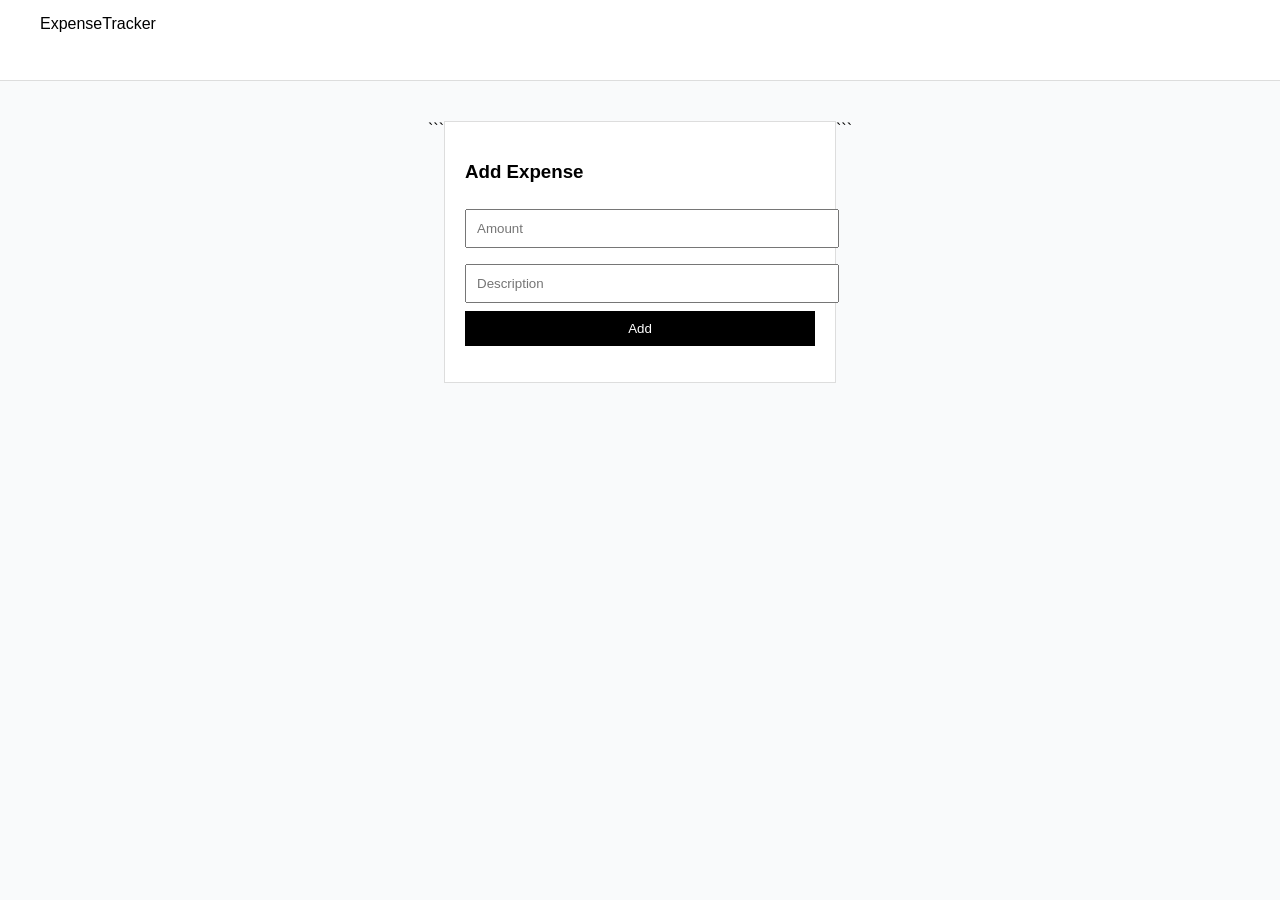
==== expense-tracker/expense-tracker/target/classes/static/index.html @ 2851a175 "Add files via upload" ====
<!DOCTYPE html>

<html>
<head>
    <title>Expense Tracker</title>
    <link rel="stylesheet" href="style.css">
</head>

<body>

<div class="navbar">
    <div class="logo">ExpenseTracker</div>
    <div class="nav-links">
        <button onclick="showSection('expense')">Add Expense</button>
        <button onclick="showSection('table')">View Expenses</button>
        <button onclick="showSection('category')">Categories</button>
        <button onclick="showSection('budget')">Budget</button>
    </div>
</div>

<div class="container">

    ```
    <div id="expense" class="card">
        <h3>Add Expense</h3>
        <input id="amount" placeholder="Amount">
        <input id="desc" placeholder="Description">
        <button onclick="addExpense()">Add</button>
        <p id="message"></p>
    </div>

    <div id="table" class="card hidden">
        <h3>All Expenses</h3>
        <table>
            <thead>
            <tr>
                <th>Amount</th>
                <th>Description</th>
            </tr>
            </thead>
            <tbody id="expenseTable"></tbody>
        </table>
    </div>

    <div id="category" class="card hidden">
        <h3>Add Category</h3>
        <input id="catName">
        <button onclick="addCategory()">Add</button>
    </div>

    <div id="budget" class="card hidden">
        <h3>Set Budget</h3>
        <input id="month">
        <input id="budgetAmount">
        <button onclick="addBudget()">Save</button>
    </div>
    ```

</div>

<script src="app.js"></script>

</body>
</html>
---- expense-tracker/expense-tracker/target/classes/static/style.css ----
body {
margin: 0;
font-family: sans-serif;
background: #f9fafb;
}

.navbar {
display: flex;
justify-content: space-between;
padding: 15px 40px;
background: white;
border-bottom: 1px solid #ddd;
}

.nav-links {
display: flex;
gap: 20px;
}

.nav-links button {
background: none;
border: none;
cursor: pointer;
}

.container {
display: flex;
justify-content: center;
margin-top: 40px;
}

.card {
width: 350px;
padding: 20px;
background: white;
border: 1px solid #ddd;
}

input {
width: 100%;
padding: 10px;
margin: 8px 0;
}

button {
padding: 10px;
width: 100%;
background: black;
color: white;
border: none;
}

.hidden {
display: none;
}

table {
width: 100%;
margin-top: 10px;
}
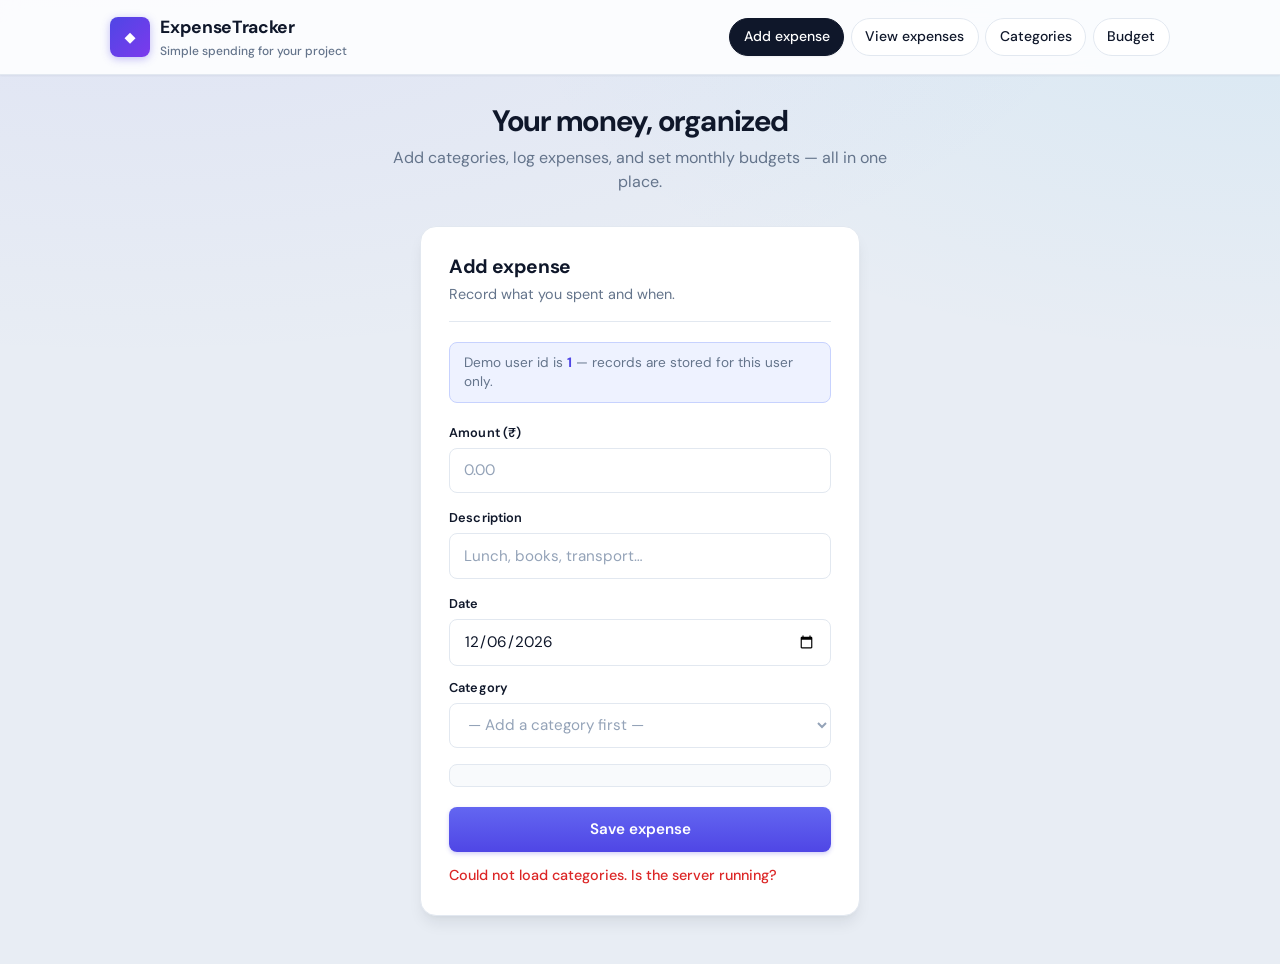
==== commit 3f63a519: "commit" ====
--- a/expense-tracker/expense-tracker/target/classes/static/index.html
+++ b/expense-tracker/expense-tracker/target/classes/static/index.html
@@ -1,64 +1,133 @@
 <!DOCTYPE html>
-
-<html>
+<html lang="en">
 <head>
+    <meta charset="UTF-8">
+    <meta name="viewport" content="width=device-width, initial-scale=1.0">
     <title>Expense Tracker</title>
+    <link rel="preconnect" href="https://fonts.googleapis.com">
+    <link rel="preconnect" href="https://fonts.gstatic.com" crossorigin>
+    <link href="https://fonts.googleapis.com/css2?family=DM+Sans:ital,opsz,wght@0,9..40,400;0,9..40,500;0,9..40,600;0,9..40,700&display=swap" rel="stylesheet">
     <link rel="stylesheet" href="style.css">
 </head>
+<body>
+    <header class="site-header">
+        <div class="site-header__inner">
+            <div class="brand" title="Expense Tracker">
+                <span class="brand__icon" aria-hidden="true">◆</span>
+                <div class="brand__text">
+                    <span class="brand__name">ExpenseTracker</span>
+                    <span class="brand__tagline">Simple spending for your project</span>
+                </div>
+            </div>
+            <nav class="nav" aria-label="Sections">
+                <button type="button" class="nav-btn active" data-section="expense">Add expense</button>
+                <button type="button" class="nav-btn" data-section="table">View expenses</button>
+                <button type="button" class="nav-btn" data-section="category">Categories</button>
+                <button type="button" class="nav-btn" data-section="budget">Budget</button>
+            </nav>
+        </div>
+    </header>
 
-<body>
+    <main class="page">
+        <div class="page__intro">
+            <h1 class="page__title">Your money, organized</h1>
+            <p class="page__subtitle">Add categories, log expenses, and set monthly budgets — all in one place.</p>
+        </div>
 
-<div class="navbar">
-    <div class="logo">ExpenseTracker</div>
-    <div class="nav-links">
-        <button onclick="showSection('expense')">Add Expense</button>
-        <button onclick="showSection('table')">View Expenses</button>
-        <button onclick="showSection('category')">Categories</button>
-        <button onclick="showSection('budget')">Budget</button>
-    </div>
-</div>
+        <div class="container">
+            <div id="expense" class="card">
+                <div class="card__head">
+                    <h2 class="card__title">Add expense</h2>
+                    <p class="card__desc">Record what you spent and when.</p>
+                </div>
+                <p class="callout">Demo user id is <strong>1</strong> — records are stored for this user only.</p>
+                <div class="field">
+                    <label for="amount">Amount (₹)</label>
+                    <input id="amount" type="number" min="0" step="0.01" placeholder="0.00" inputmode="decimal" required>
+                </div>
+                <div class="field">
+                    <label for="desc">Description</label>
+                    <input id="desc" type="text" placeholder="Lunch, books, transport…" autocomplete="off">
+                </div>
+                <div class="field-row">
+                    <div class="field">
+                        <label for="expenseDate">Date</label>
+                        <input id="expenseDate" type="date" required>
+                    </div>
+                    <div class="field">
+                        <label for="categorySelect">Category</label>
+                        <select id="categorySelect" required>
+                            <option value="">— Add a category first —</option>
+                        </select>
+                    </div>
+                </div>
+                <p id="expense-total" class="total-line" aria-live="polite"></p>
+                <button type="button" class="btn btn--primary" onclick="addExpense()">Save expense</button>
+                <p id="message" class="message" role="status"></p>
+            </div>
 
-<div class="container">
+            <div id="table" class="card card--wide hidden">
+                <div class="card__head">
+                    <h2 class="card__title">Your expenses</h2>
+                    <p class="card__desc">Newest first. Amounts in Indian rupees (₹).</p>
+                </div>
+                <div class="table-wrap">
+                    <table class="data-table">
+                        <thead>
+                            <tr>
+                                <th>Date</th>
+                                <th>Category</th>
+                                <th>Amount</th>
+                                <th>Description</th>
+                            </tr>
+                        </thead>
+                        <tbody id="expenseTable"></tbody>
+                    </table>
+                </div>
+            </div>
 
-    ```
-    <div id="expense" class="card">
-        <h3>Add Expense</h3>
-        <input id="amount" placeholder="Amount">
-        <input id="desc" placeholder="Description">
-        <button onclick="addExpense()">Add</button>
-        <p id="message"></p>
-    </div>
+            <div id="category" class="card card--wide hidden">
+                <div class="card__head">
+                    <h2 class="card__title">Categories</h2>
+                    <p class="card__desc">Group expenses (e.g. Food, Travel) before you add spending.</p>
+                </div>
+                <div class="row">
+                    <div class="field field--grow">
+                        <label for="catName">New category name</label>
+                        <input id="catName" type="text" placeholder="e.g. Food, Stationery" autocomplete="off">
+                    </div>
+                    <div class="row-action">
+                        <button type="button" class="btn btn--secondary" onclick="addCategory()">Add category</button>
+                    </div>
+                </div>
+                <h3 class="list-heading">Your categories</h3>
+                <ul id="categoryList" class="pill-list"></ul>
+            </div>
 
-    <div id="table" class="card hidden">
-        <h3>All Expenses</h3>
-        <table>
-            <thead>
-            <tr>
-                <th>Amount</th>
-                <th>Description</th>
-            </tr>
-            </thead>
-            <tbody id="expenseTable"></tbody>
-        </table>
-    </div>
+            <div id="budget" class="card card--wide hidden">
+                <div class="card__head">
+                    <h2 class="card__title">Monthly budget</h2>
+                    <p class="card__desc">Set a target amount for any month to track against spending.</p>
+                </div>
+                <div class="row">
+                    <div class="field">
+                        <label for="month">Month</label>
+                        <input id="month" type="month" required>
+                    </div>
+                    <div class="field">
+                        <label for="budgetAmount">Amount (₹)</label>
+                        <input id="budgetAmount" type="number" min="0" step="0.01" placeholder="0.00" inputmode="decimal" required>
+                    </div>
+                    <div class="row-action">
+                        <button type="button" class="btn btn--primary" onclick="addBudget()">Save budget</button>
+                    </div>
+                </div>
+                <h3 class="list-heading">Saved budgets</h3>
+                <ul id="budgetList" class="data-list data-list--boxed"></ul>
+            </div>
+        </div>
+    </main>
 
-    <div id="category" class="card hidden">
-        <h3>Add Category</h3>
-        <input id="catName">
-        <button onclick="addCategory()">Add</button>
-    </div>
-
-    <div id="budget" class="card hidden">
-        <h3>Set Budget</h3>
-        <input id="month">
-        <input id="budgetAmount">
-        <button onclick="addBudget()">Save</button>
-    </div>
-    ```
-
-</div>
-
-<script src="app.js"></script>
-
+    <script src="app.js"></script>
 </body>
 </html>
--- a/expense-tracker/expense-tracker/target/classes/static/style.css
+++ b/expense-tracker/expense-tracker/target/classes/static/style.css
@@ -1,60 +1,628 @@
+/* Expense Tracker — layout & theme */
+:root {
+    --color-bg: #e8edf4;
+    --color-bg-mesh-1: rgba(99, 102, 241, 0.08);
+    --color-bg-mesh-2: rgba(14, 165, 233, 0.07);
+    --color-surface: #ffffff;
+    --color-surface-elevated: #f8fafc;
+    --color-border: #e2e8f0;
+    --color-border-strong: #cbd5e1;
+    --color-text: #0f172a;
+    --color-text-muted: #64748b;
+    --color-accent: #4f46e5;
+    --color-accent-hover: #4338ca;
+    --color-accent-soft: #eef2ff;
+    --color-success: #059669;
+    --color-error: #dc2626;
+    --color-warning-bg: #fffbeb;
+    --color-warning-border: #fcd34d;
+    --shadow-sm: 0 1px 2px rgba(15, 23, 42, 0.05);
+    --shadow-md: 0 4px 6px -1px rgba(15, 23, 42, 0.07), 0 2px 4px -2px rgba(15, 23, 42, 0.05);
+    --shadow-lg: 0 10px 15px -3px rgba(15, 23, 42, 0.08), 0 4px 6px -4px rgba(15, 23, 42, 0.05);
+    --radius-sm: 8px;
+    --radius-md: 12px;
+    --radius-lg: 16px;
+    --font: "DM Sans", system-ui, -apple-system, "Segoe UI", sans-serif;
+}
+
+*,
+*::before,
+*::after {
+    box-sizing: border-box;
+}
+
 body {
-margin: 0;
-font-family: sans-serif;
-background: #f9fafb;
-}
-
-.navbar {
-display: flex;
-justify-content: space-between;
-padding: 15px 40px;
-background: white;
-border-bottom: 1px solid #ddd;
-}
-
-.nav-links {
-display: flex;
-gap: 20px;
-}
-
-.nav-links button {
-background: none;
-border: none;
-cursor: pointer;
+    margin: 0;
+    min-height: 100vh;
+    font-family: var(--font);
+    font-size: 16px;
+    color: var(--color-text);
+    line-height: 1.5;
+    background-color: var(--color-bg);
+    background-image:
+        radial-gradient(ellipse 80% 50% at 10% -10%, var(--color-bg-mesh-1), transparent),
+        radial-gradient(ellipse 60% 40% at 100% 0%, var(--color-bg-mesh-2), transparent);
+    background-attachment: fixed;
+}
+
+h1, h2, h3 {
+    font-weight: 600;
+    line-height: 1.25;
+    margin: 0;
+}
+
+a {
+    color: var(--color-accent);
+}
+
+/* ——— Header ——— */
+.site-header {
+    position: sticky;
+    top: 0;
+    z-index: 100;
+    background: rgba(255, 255, 255, 0.86);
+    backdrop-filter: blur(10px);
+    -webkit-backdrop-filter: blur(10px);
+    border-bottom: 1px solid var(--color-border);
+    box-shadow: var(--shadow-sm);
+}
+
+.site-header__inner {
+    max-width: 1100px;
+    margin: 0 auto;
+    padding: 0.875rem 1.25rem;
+    display: flex;
+    flex-wrap: wrap;
+    align-items: center;
+    justify-content: space-between;
+    gap: 1rem;
+}
+
+.brand {
+    display: flex;
+    align-items: center;
+    gap: 0.65rem;
+    min-width: 0;
+}
+
+.brand__icon {
+    display: flex;
+    align-items: center;
+    justify-content: center;
+    width: 2.5rem;
+    height: 2.5rem;
+    border-radius: var(--radius-sm);
+    background: linear-gradient(135deg, var(--color-accent) 0%, #7c3aed 100%);
+    color: #fff;
+    font-size: 0.9rem;
+    line-height: 1;
+    box-shadow: 0 2px 8px rgba(79, 70, 229, 0.35);
+    flex-shrink: 0;
+}
+
+.brand__text {
+    display: flex;
+    flex-direction: column;
+    gap: 0.1rem;
+    min-width: 0;
+}
+
+.brand__name {
+    font-weight: 700;
+    font-size: 1.1rem;
+    letter-spacing: -0.02em;
+    color: var(--color-text);
+}
+
+.brand__tagline {
+    font-size: 0.75rem;
+    color: var(--color-text-muted);
+    font-weight: 500;
+}
+
+.nav {
+    display: flex;
+    flex-wrap: wrap;
+    gap: 0.4rem;
+    align-items: center;
+}
+
+.nav-btn {
+    padding: 0.45rem 0.85rem;
+    border: 1px solid var(--color-border);
+    border-radius: 999px;
+    background: var(--color-surface);
+    color: var(--color-text);
+    font: inherit;
+    font-size: 0.875rem;
+    font-weight: 500;
+    cursor: pointer;
+    transition:
+        background 0.18s ease,
+        border-color 0.18s ease,
+        color 0.18s ease,
+        box-shadow 0.18s ease;
+}
+
+.nav-btn:hover {
+    background: var(--color-surface-elevated);
+    border-color: var(--color-border-strong);
+    color: var(--color-text);
+}
+
+.nav-btn:focus-visible {
+    outline: 2px solid var(--color-accent);
+    outline-offset: 2px;
+}
+
+.nav-btn.active {
+    background: var(--color-text);
+    color: #fff;
+    border-color: var(--color-text);
+    box-shadow: var(--shadow-sm);
+}
+
+/* ——— Page ——— */
+.page {
+    max-width: 1100px;
+    margin: 0 auto;
+    padding: 1.75rem 1.25rem 3rem;
+}
+
+.page__intro {
+    text-align: center;
+    margin-bottom: 2rem;
+    padding: 0 0.5rem;
+}
+
+.page__title {
+    font-size: clamp(1.5rem, 3vw, 1.85rem);
+    font-weight: 700;
+    letter-spacing: -0.03em;
+    color: var(--color-text);
+    margin-bottom: 0.35rem;
+}
+
+.page__subtitle {
+    margin: 0;
+    font-size: 1rem;
+    color: var(--color-text-muted);
+    max-width: 32rem;
+    margin-left: auto;
+    margin-right: auto;
 }
 
 .container {
-display: flex;
-justify-content: center;
-margin-top: 40px;
-}
-
+    display: flex;
+    flex-direction: column;
+    align-items: stretch;
+    gap: 0;
+}
+
+/* ——— Cards ——— */
 .card {
-width: 350px;
-padding: 20px;
-background: white;
-border: 1px solid #ddd;
-}
-
-input {
-width: 100%;
-padding: 10px;
-margin: 8px 0;
-}
-
-button {
-padding: 10px;
-width: 100%;
-background: black;
-color: white;
-border: none;
+    width: 100%;
+    max-width: 440px;
+    margin: 0 auto;
+    padding: 1.75rem;
+    background: var(--color-surface);
+    border: 1px solid var(--color-border);
+    border-radius: var(--radius-lg);
+    box-shadow: var(--shadow-lg);
+}
+
+.card--wide {
+    max-width: 100%;
+}
+
+.card__head {
+    margin-bottom: 1.25rem;
+    padding-bottom: 1rem;
+    border-bottom: 1px solid var(--color-border);
+}
+
+.card__title {
+    font-size: 1.2rem;
+    font-weight: 700;
+    letter-spacing: -0.02em;
+    color: var(--color-text);
+}
+
+.card__desc {
+    margin: 0.35rem 0 0;
+    font-size: 0.9rem;
+    color: var(--color-text-muted);
+    line-height: 1.45;
+}
+
+.callout {
+    font-size: 0.85rem;
+    line-height: 1.4;
+    color: var(--color-text-muted);
+    background: var(--color-accent-soft);
+    border: 1px solid #c7d2fe;
+    border-radius: var(--radius-sm);
+    padding: 0.65rem 0.85rem;
+    margin: 0 0 1.25rem;
+}
+
+.callout strong {
+    color: var(--color-accent);
+    font-weight: 700;
+}
+
+.field {
+    margin-bottom: 0.2rem;
+}
+
+.field label {
+    display: block;
+    font-size: 0.8rem;
+    font-weight: 600;
+    color: var(--color-text);
+    margin-bottom: 0.35rem;
+    letter-spacing: 0.01em;
+}
+
+.field-row {
+    display: flex;
+    flex-wrap: wrap;
+    gap: 0 1rem;
+    margin-bottom: 0.2rem;
+}
+
+.field-row .field {
+    flex: 1 1 12rem;
+    min-width: 0;
+    margin-bottom: 0;
+}
+
+.field--grow {
+    flex: 1 1 200px;
+    min-width: 0;
+    margin-bottom: 0;
+}
+
+input[type="text"],
+input[type="number"],
+input[type="date"],
+input[type="month"],
+select {
+    width: 100%;
+    padding: 0.65rem 0.85rem;
+    margin: 0 0 0.75rem;
+    border: 1px solid var(--color-border);
+    border-radius: var(--radius-sm);
+    font: inherit;
+    font-size: 0.95rem;
+    color: var(--color-text);
+    background: var(--color-surface);
+    transition: border-color 0.15s, box-shadow 0.15s, background 0.15s;
+}
+
+input::placeholder,
+select:invalid {
+    color: #94a3b8;
+}
+
+input:hover,
+select:hover {
+    border-color: var(--color-border-strong);
+}
+
+input:focus,
+select:focus {
+    outline: none;
+    border-color: var(--color-accent);
+    box-shadow: 0 0 0 3px rgba(79, 70, 229, 0.2);
+    background: #fff;
+}
+
+/* ——— Buttons ——— */
+button.btn {
+    width: 100%;
+}
+
+button.btn--primary {
+    margin-top: 0.5rem;
+    padding: 0.7rem 1.1rem;
+    border: none;
+    border-radius: var(--radius-sm);
+    background: linear-gradient(180deg, #6366f1 0%, var(--color-accent) 100%);
+    color: #fff;
+    font: inherit;
+    font-weight: 600;
+    font-size: 0.95rem;
+    cursor: pointer;
+    box-shadow: 0 2px 4px rgba(79, 70, 229, 0.25);
+    transition: filter 0.15s, transform 0.12s, box-shadow 0.15s;
+}
+
+button.btn--primary:hover {
+    filter: brightness(1.05);
+    box-shadow: 0 4px 12px rgba(79, 70, 229, 0.3);
+}
+
+button.btn--primary:active {
+    transform: translateY(1px);
+}
+
+button.btn--primary:focus-visible {
+    outline: 2px solid var(--color-accent);
+    outline-offset: 2px;
+}
+
+button.btn--secondary {
+    margin-top: 0;
+    padding: 0.7rem 1.1rem;
+    border: 1px solid var(--color-border-strong);
+    border-radius: var(--radius-sm);
+    background: var(--color-surface);
+    color: var(--color-text);
+    font: inherit;
+    font-weight: 600;
+    font-size: 0.95rem;
+    cursor: pointer;
+    transition: background 0.15s, border-color 0.15s, box-shadow 0.15s;
+}
+
+button.btn--secondary:hover {
+    background: var(--color-surface-elevated);
+    border-color: var(--color-text-muted);
+}
+
+.row {
+    display: flex;
+    flex-wrap: wrap;
+    gap: 1rem 1.25rem;
+    align-items: flex-end;
+}
+
+.row > .field,
+.row > div:not(.row-action) {
+    flex: 1 1 160px;
+    min-width: 0;
+}
+
+.row-action {
+    flex: 0 0 auto;
+    padding-bottom: 0.2rem;
+}
+
+.row-action .btn--secondary,
+.row-action .btn--primary {
+    width: auto;
+    min-width: 8.5rem;
+    margin-top: 0;
+}
+
+#category .row-action {
+    display: flex;
+    align-items: flex-end;
+}
+
+#category .row-action .btn--secondary {
+    min-height: 2.75rem;
+}
+
+.message {
+    min-height: 1.4em;
+    margin: 0.85rem 0 0;
+    font-size: 0.9rem;
+    font-weight: 500;
+    color: var(--color-success);
+}
+
+.message-error {
+    color: var(--color-error);
+}
+
+.total-line {
+    font-size: 0.9rem;
+    line-height: 1.4;
+    color: var(--color-text);
+    background: var(--color-surface-elevated);
+    border-radius: var(--radius-sm);
+    padding: 0.65rem 0.9rem;
+    margin: 0.25rem 0 0.75rem;
+    border: 1px solid var(--color-border);
 }
 
 .hidden {
-display: none;
-}
-
-table {
-width: 100%;
-margin-top: 10px;
-}
+    display: none;
+}
+
+/* ——— Table ——— */
+.table-wrap {
+    margin-top: 0.25rem;
+    border: 1px solid var(--color-border);
+    border-radius: var(--radius-md);
+    overflow: auto;
+    -webkit-overflow-scrolling: touch;
+    background: var(--color-surface-elevated);
+    box-shadow: inset 0 1px 2px rgba(15, 23, 42, 0.04);
+}
+
+.data-table {
+    width: 100%;
+    border-collapse: collapse;
+    font-size: 0.9rem;
+}
+
+.data-table th,
+.data-table td {
+    padding: 0.7rem 0.85rem;
+    text-align: left;
+    border-bottom: 1px solid var(--color-border);
+    white-space: nowrap;
+}
+
+.data-table th:last-child,
+.data-table td:last-child {
+    white-space: normal;
+    min-width: 8rem;
+}
+
+.data-table thead th {
+    font-size: 0.7rem;
+    text-transform: uppercase;
+    letter-spacing: 0.07em;
+    font-weight: 700;
+    color: var(--color-text-muted);
+    background: #fff;
+    position: sticky;
+    top: 0;
+    z-index: 1;
+    box-shadow: 0 1px 0 var(--color-border);
+}
+
+.data-table tbody tr {
+    background: #fff;
+    transition: background 0.12s;
+}
+
+.data-table tbody tr:hover {
+    background: #f8fafc;
+}
+
+.data-table tbody tr:last-child td {
+    border-bottom: none;
+}
+
+.data-table td:nth-child(1) {
+    font-variant-numeric: tabular-nums;
+    color: var(--color-text-muted);
+    font-size: 0.88rem;
+}
+
+.data-table td:nth-child(2) {
+    font-weight: 500;
+    color: var(--color-text);
+}
+
+.data-table td:nth-child(3) {
+    font-weight: 700;
+    font-variant-numeric: tabular-nums;
+    color: var(--color-accent);
+}
+
+.empty,
+.data-table .empty {
+    color: var(--color-text-muted);
+    text-align: center;
+    padding: 1.5rem 1rem;
+    font-size: 0.95rem;
+    background: #fff;
+    white-space: normal;
+}
+
+/* ——— Lists ——— */
+.list-heading {
+    font-size: 0.8rem;
+    font-weight: 700;
+    text-transform: uppercase;
+    letter-spacing: 0.06em;
+    color: var(--color-text-muted);
+    margin: 1.5rem 0 0.65rem;
+}
+
+ul.pill-list {
+    list-style: none;
+    margin: 0;
+    padding: 0;
+    display: flex;
+    flex-wrap: wrap;
+    gap: 0.5rem;
+}
+
+.pill {
+    display: inline-flex;
+    align-items: center;
+    padding: 0.4rem 0.9rem;
+    background: linear-gradient(180deg, #fff 0%, #f1f5f9 100%);
+    border: 1px solid var(--color-border);
+    border-radius: 999px;
+    font-size: 0.9rem;
+    font-weight: 500;
+    color: var(--color-text);
+    box-shadow: var(--shadow-sm);
+}
+
+ul.data-list {
+    list-style: none;
+    margin: 0.35rem 0 0;
+    padding: 0;
+}
+
+.data-list--boxed {
+    display: flex;
+    flex-direction: column;
+    gap: 0.5rem;
+}
+
+.data-list--boxed li {
+    position: relative;
+    padding: 0.75rem 1rem 0.75rem 1.15rem;
+    background: var(--color-surface-elevated);
+    border: 1px solid var(--color-border);
+    border-radius: var(--radius-sm);
+    font-weight: 500;
+    font-variant-numeric: tabular-nums;
+    line-height: 1.4;
+    color: var(--color-text);
+    box-shadow: var(--shadow-sm);
+}
+
+.data-list--boxed li::before {
+    content: "";
+    position: absolute;
+    left: 0.55rem;
+    top: 0.5rem;
+    bottom: 0.5rem;
+    width: 3px;
+    border-radius: 2px;
+    background: var(--color-accent);
+}
+
+.empty-inline {
+    list-style: none;
+    padding: 0.75rem 0 !important;
+    text-align: center;
+    color: var(--color-text-muted) !important;
+    font-size: 0.95rem;
+    border: 1px dashed var(--color-border) !important;
+    background: transparent !important;
+}
+
+#budget .data-list--boxed .empty-inline::before {
+    display: none;
+}
+
+ul.data-list:not(.data-list--boxed) li {
+    margin: 0.35rem 0;
+    font-variant-numeric: tabular-nums;
+}
+
+/* ——— A11y ——— */
+@media (prefers-reduced-motion: reduce) {
+    *,
+    *::before,
+    *::after {
+        transition-duration: 0.01ms !important;
+    }
+}
+
+@media (max-width: 600px) {
+    .page__intro {
+        margin-bottom: 1.5rem;
+    }
+
+    .card {
+        padding: 1.25rem 1.1rem;
+    }
+
+    .nav-btn {
+        font-size: 0.8rem;
+        padding: 0.4rem 0.7rem;
+    }
+}
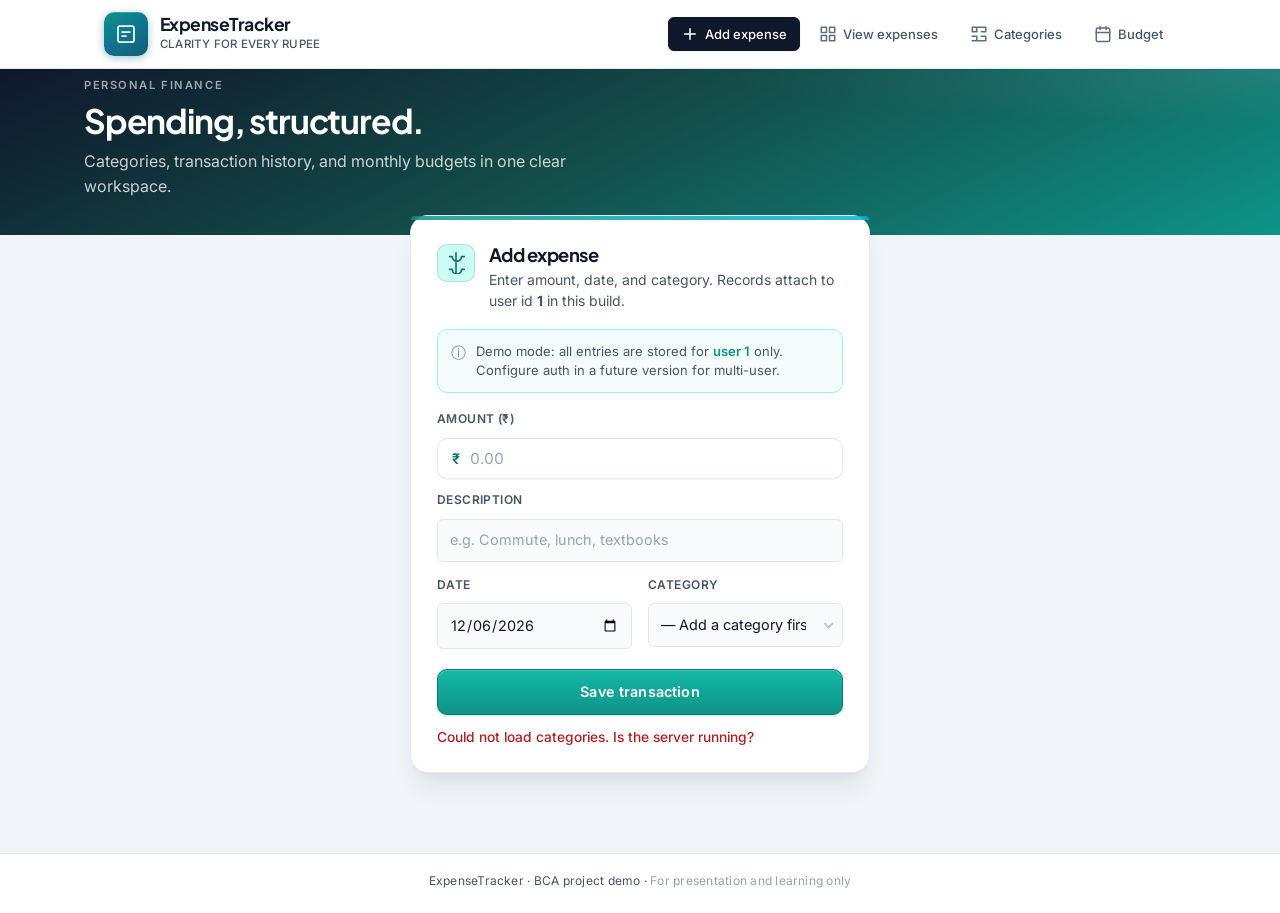
==== commit f82e4658: "ui changes" ====
--- a/expense-tracker/expense-tracker/target/classes/static/index.html
+++ b/expense-tracker/expense-tracker/target/classes/static/index.html
@@ -3,82 +3,141 @@
 <head>
     <meta charset="UTF-8">
     <meta name="viewport" content="width=device-width, initial-scale=1.0">
-    <title>Expense Tracker</title>
+    <meta name="theme-color" content="#0f172a">
+    <title>ExpenseTracker — Personal finance</title>
     <link rel="preconnect" href="https://fonts.googleapis.com">
     <link rel="preconnect" href="https://fonts.gstatic.com" crossorigin>
-    <link href="https://fonts.googleapis.com/css2?family=DM+Sans:ital,opsz,wght@0,9..40,400;0,9..40,500;0,9..40,600;0,9..40,700&display=swap" rel="stylesheet">
+    <link href="https://fonts.googleapis.com/css2?family=Inter:wght@400;500;600;700&family=Plus+Jakarta+Sans:wght@600;700&display=swap" rel="stylesheet">
     <link rel="stylesheet" href="style.css">
 </head>
 <body>
-    <header class="site-header">
-        <div class="site-header__inner">
-            <div class="brand" title="Expense Tracker">
-                <span class="brand__icon" aria-hidden="true">◆</span>
-                <div class="brand__text">
-                    <span class="brand__name">ExpenseTracker</span>
-                    <span class="brand__tagline">Simple spending for your project</span>
-                </div>
-            </div>
-            <nav class="nav" aria-label="Sections">
-                <button type="button" class="nav-btn active" data-section="expense">Add expense</button>
-                <button type="button" class="nav-btn" data-section="table">View expenses</button>
-                <button type="button" class="nav-btn" data-section="category">Categories</button>
-                <button type="button" class="nav-btn" data-section="budget">Budget</button>
-            </nav>
-        </div>
-    </header>
-
-    <main class="page">
-        <div class="page__intro">
-            <h1 class="page__title">Your money, organized</h1>
-            <p class="page__subtitle">Add categories, log expenses, and set monthly budgets — all in one place.</p>
-        </div>
-
-        <div class="container">
-            <div id="expense" class="card">
-                <div class="card__head">
-                    <h2 class="card__title">Add expense</h2>
-                    <p class="card__desc">Record what you spent and when.</p>
-                </div>
-                <p class="callout">Demo user id is <strong>1</strong> — records are stored for this user only.</p>
+    <div class="app">
+        <header class="site-header">
+            <div class="site-header__inner">
+                <div class="brand" title="Expense Tracker">
+                    <span class="brand__mark" aria-hidden="true">
+                        <svg width="24" height="24" viewBox="0 0 24 24" fill="none" xmlns="http://www.w3.org/2000/svg" aria-hidden="true">
+                            <path d="M4 6a2 2 0 012-2h12a2 2 0 012 2v12a2 2 0 01-2 2H6a2 2 0 01-2-2V6z" stroke="currentColor" stroke-width="1.75" stroke-linejoin="round"/>
+                            <path d="M8 10h8M8 14h4" stroke="currentColor" stroke-width="1.75" stroke-linecap="round"/>
+                        </svg>
+                    </span>
+                    <div class="brand__text">
+                        <span class="brand__name">ExpenseTracker</span>
+                        <span class="brand__tagline">Clarity for every rupee</span>
+                    </div>
+                </div>
+                <nav class="nav" aria-label="Primary">
+                    <button type="button" class="nav-btn active" data-section="expense" title="Add expense">
+                        <span class="nav-btn__ic" aria-hidden="true">
+                            <svg width="18" height="18" viewBox="0 0 24 24" fill="none" stroke="currentColor" stroke-width="2" stroke-linecap="round" stroke-linejoin="round"><path d="M12 5v14M5 12h14"/></svg>
+                        </span>
+                        <span class="nav-btn__txt">Add expense</span>
+                    </button>
+                    <button type="button" class="nav-btn" data-section="table" title="View expenses">
+                        <span class="nav-btn__ic" aria-hidden="true">
+                            <svg width="18" height="18" viewBox="0 0 24 24" fill="none" stroke="currentColor" stroke-width="2" stroke-linecap="round" stroke-linejoin="round"><path d="M3 3h7v7H3zM14 3h7v7h-7zM14 14h7v7h-7zM3 14h7v7H3z"/></svg>
+                        </span>
+                        <span class="nav-btn__txt">View expenses</span>
+                    </button>
+                    <button type="button" class="nav-btn" data-section="category" title="Categories">
+                        <span class="nav-btn__ic" aria-hidden="true">
+                            <svg width="18" height="18" viewBox="0 0 24 24" fill="none" stroke="currentColor" stroke-width="2" stroke-linecap="round" stroke-linejoin="round"><path d="M3 3h6v6H3zM15 3h6v6h-6M10 3h4M10 21h4M3 15h6v6H3M15 15h6v6h-6"/></svg>
+                        </span>
+                        <span class="nav-btn__txt">Categories</span>
+                    </button>
+                    <button type="button" class="nav-btn" data-section="budget" title="Budget">
+                        <span class="nav-btn__ic" aria-hidden="true">
+                            <svg width="18" height="18" viewBox="0 0 24 24" fill="none" stroke="currentColor" stroke-width="2" stroke-linecap="round" stroke-linejoin="round"><rect x="3" y="4" width="18" height="18" rx="2" ry="2"/><path d="M16 2v4M8 2v4M3 10h18"/></svg>
+                        </span>
+                        <span class="nav-btn__txt">Budget</span>
+                    </button>
+                </nav>
+            </div>
+        </header>
+
+        <main>
+            <div class="hero-wrap">
+                <div class="hero__inner">
+                    <section class="hero" aria-labelledby="page-heading">
+                        <p class="hero__eyebrow">Personal finance</p>
+                        <h1 id="page-heading" class="hero__title">Spending, structured.</h1>
+                        <p class="hero__lede">Categories, transaction history, and monthly budgets in one clear workspace.</p>
+                    </section>
+                </div>
+            </div>
+
+            <div class="page page--main">
+            <div class="container">
+            <div id="expense" class="card card--primary">
+                <div class="card__head">
+                    <span class="card__icon" aria-hidden="true">
+                        <svg width="22" height="22" viewBox="0 0 24 24" fill="none" stroke="currentColor" stroke-width="1.8" stroke-linecap="round" stroke-linejoin="round"><path d="M12 1v22M5 5h3a4 4 0 0010 0h3M5 19h3a4 4 0 0010 0h3"/></svg>
+                    </span>
+                    <div class="card__headtext">
+                        <h2 class="card__title">Add expense</h2>
+                        <p class="card__desc">Enter amount, date, and category. Records attach to user id <strong>1</strong> in this build.</p>
+                    </div>
+                </div>
+                <p class="callout">
+                    <span class="callout__icon" aria-hidden="true">ⓘ</span>
+                    <span>Demo mode: all entries are stored for <strong>user 1</strong> only. Configure auth in a future version for multi-user.</span>
+                </p>
                 <div class="field">
                     <label for="amount">Amount (₹)</label>
-                    <input id="amount" type="number" min="0" step="0.01" placeholder="0.00" inputmode="decimal" required>
+                    <div class="input-affix input-affix--currency" data-field="amount">
+                        <input
+                            id="amount"
+                            class="input-currency"
+                            type="text"
+                            inputmode="decimal"
+                            autocomplete="off"
+                            placeholder="0.00"
+                        />
+                    </div>
                 </div>
                 <div class="field">
                     <label for="desc">Description</label>
-                    <input id="desc" type="text" placeholder="Lunch, books, transport…" autocomplete="off">
+                    <input id="desc" type="text" placeholder="e.g. Commute, lunch, textbooks" autocomplete="off">
                 </div>
                 <div class="field-row">
                     <div class="field">
                         <label for="expenseDate">Date</label>
-                        <input id="expenseDate" type="date" required>
+                        <input id="expenseDate" type="date" />
                     </div>
                     <div class="field">
                         <label for="categorySelect">Category</label>
-                        <select id="categorySelect" required>
-                            <option value="">— Add a category first —</option>
-                        </select>
+                        <div class="select-wrap">
+                            <select id="categorySelect" aria-label="Spending category">
+                                <option value="">— Add a category first —</option>
+                            </select>
+                        </div>
                     </div>
                 </div>
                 <p id="expense-total" class="total-line" aria-live="polite"></p>
-                <button type="button" class="btn btn--primary" onclick="addExpense()">Save expense</button>
+                <button type="button" class="btn btn--primary" onclick="addExpense()">
+                    <span>Save transaction</span>
+                </button>
                 <p id="message" class="message" role="status"></p>
             </div>
 
-            <div id="table" class="card card--wide hidden">
-                <div class="card__head">
-                    <h2 class="card__title">Your expenses</h2>
-                    <p class="card__desc">Newest first. Amounts in Indian rupees (₹).</p>
+            <div id="table" class="card card--wide card--panel hidden">
+                <div class="card__head">
+                    <span class="card__icon card__icon--muted" aria-hidden="true">
+                        <svg width="22" height="22" viewBox="0 0 24 24" fill="none" stroke="currentColor" stroke-width="1.8"><path d="M4 6h16M4 10h16M4 14h10M4 18h6"/></svg>
+                    </span>
+                    <div class="card__headtext">
+                        <h2 class="card__title">Transaction history</h2>
+                        <p class="card__desc">Newest entries first. Amounts in Indian rupees (₹).</p>
+                    </div>
                 </div>
                 <div class="table-wrap">
                     <table class="data-table">
                         <thead>
                             <tr>
-                                <th>Date</th>
-                                <th>Category</th>
-                                <th>Amount</th>
-                                <th>Description</th>
+                                <th scope="col">Date</th>
+                                <th scope="col">Category</th>
+                                <th scope="col" class="th-amount">Amount</th>
+                                <th scope="col">Description</th>
                             </tr>
                         </thead>
                         <tbody id="expenseTable"></tbody>
@@ -86,48 +145,72 @@
                 </div>
             </div>
 
-            <div id="category" class="card card--wide hidden">
-                <div class="card__head">
-                    <h2 class="card__title">Categories</h2>
-                    <p class="card__desc">Group expenses (e.g. Food, Travel) before you add spending.</p>
+            <div id="category" class="card card--wide card--panel hidden">
+                <div class="card__head">
+                    <span class="card__icon" aria-hidden="true">
+                        <svg width="22" height="22" viewBox="0 0 24 24" fill="none" stroke="currentColor" stroke-width="1.8"><path d="M3 3h6v6H3zM15 3h6v6h-6M3 15h6v6H3M12 3v18"/></svg>
+                    </span>
+                    <div class="card__headtext">
+                        <h2 class="card__title">Categories</h2>
+                        <p class="card__desc">Define labels before you log spend—food, travel, fees, and more.</p>
+                    </div>
                 </div>
                 <div class="row">
                     <div class="field field--grow">
-                        <label for="catName">New category name</label>
-                        <input id="catName" type="text" placeholder="e.g. Food, Stationery" autocomplete="off">
+                        <label for="catName">New category</label>
+                        <input id="catName" type="text" placeholder="Type a name, then add" autocomplete="off">
                     </div>
                     <div class="row-action">
                         <button type="button" class="btn btn--secondary" onclick="addCategory()">Add category</button>
                     </div>
                 </div>
-                <h3 class="list-heading">Your categories</h3>
+                <h3 class="list-heading">Active categories</h3>
                 <ul id="categoryList" class="pill-list"></ul>
             </div>
 
-            <div id="budget" class="card card--wide hidden">
-                <div class="card__head">
-                    <h2 class="card__title">Monthly budget</h2>
-                    <p class="card__desc">Set a target amount for any month to track against spending.</p>
+            <div id="budget" class="card card--wide card--panel hidden">
+                <div class="card__head">
+                    <span class="card__icon" aria-hidden="true">
+                        <svg width="22" height="22" viewBox="0 0 24 24" fill="none" stroke="currentColor" stroke-width="1.8"><rect x="3" y="4" width="18" height="18" rx="2"/><path d="M3 10h18M8 2v4M16 2v4"/></svg>
+                    </span>
+                    <div class="card__headtext">
+                        <h2 class="card__title">Monthly budget</h2>
+                        <p class="card__desc">Set a cap per calendar month. Compare with actual spend manually or extend with analytics later.</p>
+                    </div>
                 </div>
                 <div class="row">
                     <div class="field">
                         <label for="month">Month</label>
-                        <input id="month" type="month" required>
-                    </div>
-                    <div class="field">
-                        <label for="budgetAmount">Amount (₹)</label>
-                        <input id="budgetAmount" type="number" min="0" step="0.01" placeholder="0.00" inputmode="decimal" required>
+                        <input id="month" type="month" />
+                    </div>
+                    <div class="field">
+                        <label for="budgetAmount">Budget (₹)</label>
+                        <div class="input-affix input-affix--currency" data-field="budget">
+                            <input
+                                id="budgetAmount"
+                                class="input-currency"
+                                type="text"
+                                inputmode="decimal"
+                                autocomplete="off"
+                                placeholder="0.00"
+                            />
+                        </div>
                     </div>
                     <div class="row-action">
                         <button type="button" class="btn btn--primary" onclick="addBudget()">Save budget</button>
                     </div>
                 </div>
-                <h3 class="list-heading">Saved budgets</h3>
+                <h3 class="list-heading">Saved plans</h3>
                 <ul id="budgetList" class="data-list data-list--boxed"></ul>
             </div>
-        </div>
-    </main>
-
+            </div>
+            </div>
+        </main>
+
+        <footer class="site-footer">
+            <p class="site-footer__text">ExpenseTracker · BCA project demo · <span class="site-footer__muted">For presentation and learning only</span></p>
+        </footer>
+    </div>
     <script src="app.js"></script>
 </body>
 </html>
--- a/expense-tracker/expense-tracker/target/classes/static/style.css
+++ b/expense-tracker/expense-tracker/target/classes/static/style.css
@@ -1,28 +1,31 @@
-/* Expense Tracker — layout & theme */
+/* ExpenseTracker — professional UI (v2) */
 :root {
-    --color-bg: #e8edf4;
-    --color-bg-mesh-1: rgba(99, 102, 241, 0.08);
-    --color-bg-mesh-2: rgba(14, 165, 233, 0.07);
-    --color-surface: #ffffff;
-    --color-surface-elevated: #f8fafc;
-    --color-border: #e2e8f0;
-    --color-border-strong: #cbd5e1;
-    --color-text: #0f172a;
-    --color-text-muted: #64748b;
-    --color-accent: #4f46e5;
-    --color-accent-hover: #4338ca;
-    --color-accent-soft: #eef2ff;
-    --color-success: #059669;
-    --color-error: #dc2626;
-    --color-warning-bg: #fffbeb;
-    --color-warning-border: #fcd34d;
-    --shadow-sm: 0 1px 2px rgba(15, 23, 42, 0.05);
-    --shadow-md: 0 4px 6px -1px rgba(15, 23, 42, 0.07), 0 2px 4px -2px rgba(15, 23, 42, 0.05);
-    --shadow-lg: 0 10px 15px -3px rgba(15, 23, 42, 0.08), 0 4px 6px -4px rgba(15, 23, 42, 0.05);
-    --radius-sm: 8px;
-    --radius-md: 12px;
-    --radius-lg: 16px;
-    --font: "DM Sans", system-ui, -apple-system, "Segoe UI", sans-serif;
+    --ink: #0f172a;
+    --ink-muted: #475569;
+    --ink-soft: #94a3b8;
+    --surface: #ffffff;
+    --surface-2: #f8fafc;
+    --surface-3: #f1f5f9;
+    --border: #e2e8f0;
+    --border-strong: #cbd5e1;
+    --accent: #0e7490;
+    --accent-hover: #0d9488;
+    --accent-weak: #ccfbf1;
+    --accent-fg: #0d3d3d;
+    --indigo: #4f46e5;
+    --success: #047857;
+    --error: #b91c1c;
+    --font-sans: "Inter", system-ui, -apple-system, "Segoe UI", sans-serif;
+    --font-display: "Plus Jakarta Sans", var(--font-sans);
+    --shadow-xs: 0 1px 2px rgba(15, 23, 42, 0.04);
+    --shadow-sm: 0 1px 3px rgba(15, 23, 42, 0.06);
+    --shadow-md: 0 4px 6px -1px rgba(15, 23, 42, 0.08), 0 2px 4px -2px rgba(15, 23, 42, 0.04);
+    --shadow-lg: 0 20px 25px -5px rgba(15, 23, 42, 0.07), 0 8px 10px -6px rgba(15, 23, 42, 0.05);
+    --r-sm: 6px;
+    --r-md: 10px;
+    --r-lg: 14px;
+    --r-xl: 18px;
+    --max: 920px;
 }
 
 *,
@@ -31,46 +34,46 @@
     box-sizing: border-box;
 }
 
+html {
+    -webkit-text-size-adjust: 100%;
+}
+
+::selection {
+    background: #99f6e4;
+    color: var(--ink);
+}
+
 body {
     margin: 0;
     min-height: 100vh;
-    font-family: var(--font);
-    font-size: 16px;
-    color: var(--color-text);
-    line-height: 1.5;
-    background-color: var(--color-bg);
-    background-image:
-        radial-gradient(ellipse 80% 50% at 10% -10%, var(--color-bg-mesh-1), transparent),
-        radial-gradient(ellipse 60% 40% at 100% 0%, var(--color-bg-mesh-2), transparent);
-    background-attachment: fixed;
-}
-
-h1, h2, h3 {
-    font-weight: 600;
-    line-height: 1.25;
-    margin: 0;
-}
-
-a {
-    color: var(--color-accent);
+    font-family: var(--font-sans);
+    font-size: 15px;
+    line-height: 1.55;
+    color: var(--ink);
+    background: var(--surface-3);
+    color-scheme: only light;
+}
+
+.app {
+    min-height: 100vh;
+    display: flex;
+    flex-direction: column;
 }
 
 /* ——— Header ——— */
 .site-header {
     position: sticky;
     top: 0;
-    z-index: 100;
-    background: rgba(255, 255, 255, 0.86);
-    backdrop-filter: blur(10px);
-    -webkit-backdrop-filter: blur(10px);
-    border-bottom: 1px solid var(--color-border);
-    box-shadow: var(--shadow-sm);
+    z-index: 200;
+    background: var(--surface);
+    border-bottom: 1px solid var(--border);
+    box-shadow: var(--shadow-xs);
 }
 
 .site-header__inner {
-    max-width: 1100px;
+    max-width: 1120px;
     margin: 0 auto;
-    padding: 0.875rem 1.25rem;
+    padding: 0.75rem 1.5rem;
     display: flex;
     flex-wrap: wrap;
     align-items: center;
@@ -81,206 +84,435 @@
 .brand {
     display: flex;
     align-items: center;
-    gap: 0.65rem;
+    gap: 0.75rem;
     min-width: 0;
 }
 
-.brand__icon {
+.brand__mark {
     display: flex;
     align-items: center;
     justify-content: center;
-    width: 2.5rem;
-    height: 2.5rem;
-    border-radius: var(--radius-sm);
-    background: linear-gradient(135deg, var(--color-accent) 0%, #7c3aed 100%);
-    color: #fff;
-    font-size: 0.9rem;
-    line-height: 1;
-    box-shadow: 0 2px 8px rgba(79, 70, 229, 0.35);
+    width: 2.75rem;
+    height: 2.75rem;
+    border-radius: var(--r-md);
+    background: linear-gradient(145deg, #0d9488 0%, #0e7490 50%, #155e75 100%);
+    color: #f0fdfa;
+    box-shadow: 0 2px 8px rgba(14, 116, 144, 0.4), inset 0 1px 0 rgba(255, 255, 255, 0.15);
     flex-shrink: 0;
 }
 
 .brand__text {
     display: flex;
     flex-direction: column;
-    gap: 0.1rem;
+    gap: 0.05rem;
     min-width: 0;
 }
 
 .brand__name {
+    font-family: var(--font-display);
     font-weight: 700;
     font-size: 1.1rem;
-    letter-spacing: -0.02em;
-    color: var(--color-text);
+    letter-spacing: -0.03em;
+    color: var(--ink);
+    line-height: 1.2;
 }
 
 .brand__tagline {
-    font-size: 0.75rem;
-    color: var(--color-text-muted);
+    font-size: 0.72rem;
     font-weight: 500;
+    color: var(--ink-muted);
+    letter-spacing: 0.02em;
+    text-transform: uppercase;
 }
 
 .nav {
     display: flex;
     flex-wrap: wrap;
+    gap: 0.35rem;
+    align-items: center;
+}
+
+.nav-btn {
+    display: inline-flex;
+    align-items: center;
+    justify-content: center;
     gap: 0.4rem;
-    align-items: center;
-}
-
-.nav-btn {
-    padding: 0.45rem 0.85rem;
-    border: 1px solid var(--color-border);
-    border-radius: 999px;
-    background: var(--color-surface);
-    color: var(--color-text);
+    padding: 0.4rem 0.75rem;
+    border: 1px solid transparent;
+    border-radius: var(--r-sm);
+    background: transparent;
+    color: var(--ink-muted);
     font: inherit;
-    font-size: 0.875rem;
+    font-size: 0.8125rem;
     font-weight: 500;
     cursor: pointer;
-    transition:
-        background 0.18s ease,
-        border-color 0.18s ease,
-        color 0.18s ease,
-        box-shadow 0.18s ease;
+    transition: color 0.16s, background 0.16s, border-color 0.16s, box-shadow 0.16s;
+}
+
+.nav-btn__ic {
+    display: flex;
+    opacity: 0.85;
+}
+
+.nav-btn__txt {
+    white-space: nowrap;
 }
 
 .nav-btn:hover {
-    background: var(--color-surface-elevated);
-    border-color: var(--color-border-strong);
-    color: var(--color-text);
+    background: var(--surface-2);
+    color: var(--ink);
+    border-color: var(--border);
 }
 
 .nav-btn:focus-visible {
-    outline: 2px solid var(--color-accent);
+    outline: 2px solid var(--accent);
     outline-offset: 2px;
 }
 
 .nav-btn.active {
-    background: var(--color-text);
+    background: var(--ink);
     color: #fff;
-    border-color: var(--color-text);
+    border-color: var(--ink);
     box-shadow: var(--shadow-sm);
 }
 
-/* ——— Page ——— */
-.page {
-    max-width: 1100px;
+.nav-btn.active .nav-btn__ic {
+    opacity: 1;
+    color: #fff;
+}
+
+@media (max-width: 700px) {
+    .nav-btn__txt {
+        display: none;
+    }
+    .nav-btn {
+        padding: 0.55rem 0.65rem;
+    }
+    .nav-btn__ic {
+        width: 20px;
+        height: 20px;
+    }
+    .nav-btn__ic svg {
+        width: 20px;
+        height: 20px;
+    }
+}
+
+/* ——— Hero (full-bleed) ——— */
+.hero-wrap {
+    background: linear-gradient(155deg, #0f172a 0%, #134e4a 48%, #0d9488 100%);
+    color: #fff;
+    padding: 0 1rem 2.25rem;
+    position: relative;
+    overflow: hidden;
+}
+
+.hero-wrap::after {
+    content: "";
+    position: absolute;
+    inset: 0;
+    background: radial-gradient(ellipse 80% 60% at 100% 0%, rgba(255, 255, 255, 0.08), transparent 55%);
+    pointer-events: none;
+}
+
+.hero__inner {
+    max-width: 1120px;
     margin: 0 auto;
-    padding: 1.75rem 1.25rem 3rem;
-}
-
-.page__intro {
-    text-align: center;
-    margin-bottom: 2rem;
-    padding: 0 0.5rem;
-}
-
-.page__title {
-    font-size: clamp(1.5rem, 3vw, 1.85rem);
+    position: relative;
+    z-index: 1;
+}
+
+.hero {
+    padding: 0.5rem 0.25rem 0;
+    max-width: 38rem;
+}
+
+.hero__eyebrow {
+    margin: 0 0 0.4rem;
+    font-size: 0.7rem;
+    font-weight: 600;
+    letter-spacing: 0.14em;
+    text-transform: uppercase;
+    color: rgba(255, 255, 255, 0.6);
+}
+
+.hero__title {
+    font-family: var(--font-display);
+    font-size: clamp(1.75rem, 4vw, 2.1rem);
     font-weight: 700;
-    letter-spacing: -0.03em;
-    color: var(--color-text);
-    margin-bottom: 0.35rem;
-}
-
-.page__subtitle {
+    letter-spacing: -0.035em;
+    line-height: 1.15;
+    margin: 0 0 0.6rem;
+    text-wrap: balance;
+    color: #fff;
+}
+
+.hero__lede {
     margin: 0;
     font-size: 1rem;
-    color: var(--color-text-muted);
+    line-height: 1.55;
+    color: rgba(255, 255, 255, 0.78);
     max-width: 32rem;
-    margin-left: auto;
-    margin-right: auto;
+}
+
+/* ——— Main + cards ——— */
+.page--main {
+    max-width: 1120px;
+    margin: 0 auto;
+    padding: 0 1.5rem 3.5rem;
+    flex: 1;
+    margin-top: -1.25rem;
+    position: relative;
+    z-index: 2;
 }
 
 .container {
     display: flex;
     flex-direction: column;
-    align-items: stretch;
     gap: 0;
-}
-
-/* ——— Cards ——— */
+    align-items: center;
+}
+
+/* Cards */
 .card {
     width: 100%;
-    max-width: 440px;
-    margin: 0 auto;
-    padding: 1.75rem;
-    background: var(--color-surface);
-    border: 1px solid var(--color-border);
-    border-radius: var(--radius-lg);
+    max-width: 460px;
+    background: var(--surface);
+    border: 1px solid var(--border);
+    border-radius: var(--r-xl);
+    padding: 1.75rem 1.6rem 1.5rem;
     box-shadow: var(--shadow-lg);
+    margin: 0 auto 1.5rem;
+    position: relative;
+}
+
+.card::before {
+    content: "";
+    position: absolute;
+    top: 0;
+    left: 1.6rem;
+    right: 1.6rem;
+    height: 3px;
+    border-radius: 0 0 3px 3px;
+    background: linear-gradient(90deg, #0d9488, #06b6d4);
+    opacity: 0.85;
+}
+
+.card--primary::before {
+    left: 0;
+    right: 0;
+    width: 100%;
+    height: 4px;
+    border-radius: var(--r-xl) var(--r-xl) 0 0;
 }
 
 .card--wide {
-    max-width: 100%;
+    max-width: var(--max);
+}
+
+.card--panel {
+    border-radius: var(--r-lg);
+    padding: 1.5rem 1.5rem 1.4rem;
+}
+
+.card--panel::before {
+    left: 0;
+    right: 0;
+    top: 0;
+    width: 100%;
+    height: 2px;
+    background: linear-gradient(90deg, #cbd5e1, #e2e8f0);
+    opacity: 0.7;
+    border-radius: 0;
 }
 
 .card__head {
-    margin-bottom: 1.25rem;
-    padding-bottom: 1rem;
-    border-bottom: 1px solid var(--color-border);
+    display: flex;
+    align-items: flex-start;
+    gap: 0.85rem;
+    margin-bottom: 1.15rem;
+    padding-bottom: 0;
+    border-bottom: 0;
+}
+
+.card__headtext {
+    min-width: 0;
+    flex: 1;
+}
+
+.card__icon {
+    display: flex;
+    align-items: center;
+    justify-content: center;
+    width: 2.4rem;
+    height: 2.4rem;
+    border-radius: var(--r-md);
+    background: #ccfbf1;
+    color: #0f766e;
+    flex-shrink: 0;
+    border: 1px solid rgba(13, 148, 136, 0.2);
+}
+
+.card__icon--muted {
+    background: var(--surface-2);
+    color: var(--ink-muted);
+    border-color: var(--border);
 }
 
 .card__title {
-    font-size: 1.2rem;
+    font-family: var(--font-display);
+    font-size: 1.15rem;
     font-weight: 700;
-    letter-spacing: -0.02em;
-    color: var(--color-text);
+    letter-spacing: -0.025em;
+    color: var(--ink);
+    line-height: 1.2;
+    margin: 0 0 0.3rem;
 }
 
 .card__desc {
-    margin: 0.35rem 0 0;
-    font-size: 0.9rem;
-    color: var(--color-text-muted);
+    margin: 0;
+    font-size: 0.875rem;
+    color: var(--ink-muted);
     line-height: 1.45;
 }
 
 .callout {
-    font-size: 0.85rem;
+    display: flex;
+    gap: 0.6rem;
+    align-items: flex-start;
+    font-size: 0.8125rem;
+    line-height: 1.5;
+    color: var(--ink-muted);
+    background: linear-gradient(180deg, #f0fdfa 0%, #f8fafc 100%);
+    border: 1px solid #99f6e4;
+    border-radius: var(--r-md);
+    padding: 0.7rem 0.85rem;
+    margin: 0 0 1.1rem;
+}
+
+.callout__icon {
+    font-size: 0.95rem;
     line-height: 1.4;
-    color: var(--color-text-muted);
-    background: var(--color-accent-soft);
-    border: 1px solid #c7d2fe;
-    border-radius: var(--radius-sm);
-    padding: 0.65rem 0.85rem;
-    margin: 0 0 1.25rem;
+    flex-shrink: 0;
+    opacity: 0.7;
 }
 
 .callout strong {
-    color: var(--color-accent);
-    font-weight: 700;
+    color: #0d9488;
+    font-weight: 600;
 }
 
 .field {
-    margin-bottom: 0.2rem;
+    margin-bottom: 0.1rem;
 }
 
 .field label {
     display: block;
-    font-size: 0.8rem;
+    font-size: 0.75rem;
     font-weight: 600;
-    color: var(--color-text);
-    margin-bottom: 0.35rem;
-    letter-spacing: 0.01em;
+    text-transform: uppercase;
+    letter-spacing: 0.04em;
+    color: var(--ink-muted);
+    margin-bottom: 0.55rem;
+    margin-top: 0.1rem;
 }
 
 .field-row {
     display: flex;
     flex-wrap: wrap;
     gap: 0 1rem;
-    margin-bottom: 0.2rem;
+    margin-bottom: 0.1rem;
 }
 
 .field-row .field {
     flex: 1 1 12rem;
     min-width: 0;
-    margin-bottom: 0;
+    margin-bottom: 0.25rem;
 }
 
 .field--grow {
     flex: 1 1 200px;
     min-width: 0;
     margin-bottom: 0;
+}
+
+/* Currency: one unified field (no native spinners — use type="text" + inputmode) */
+.input-affix--currency {
+    position: relative;
+    display: flex;
+    align-items: stretch;
+    min-height: 2.6rem;
+    margin: 0 0 0.75rem;
+    border: 1px solid var(--border);
+    border-radius: var(--r-md);
+    background: #fff;
+    box-shadow: 0 1px 0 rgba(15, 23, 42, 0.04);
+    transition: border-color 0.16s, box-shadow 0.16s, background 0.16s;
+    overflow: hidden;
+}
+
+.input-affix--currency:hover {
+    border-color: #cbd5e1;
+}
+
+.input-affix--currency:focus-within {
+    border-color: #0d9488;
+    background: #fff;
+    box-shadow: 0 0 0 3px rgba(13, 148, 136, 0.22);
+}
+
+.input-affix--currency::before {
+    content: "₹";
+    position: absolute;
+    left: 0.9rem;
+    top: 50%;
+    transform: translateY(-50%);
+    font-size: 0.9rem;
+    font-weight: 600;
+    color: #0f766e;
+    pointer-events: none;
+    z-index: 1;
+    line-height: 1;
+}
+
+.input-affix--currency .input-currency,
+.input-affix--currency input {
+    width: 100%;
+    min-height: 2.45rem;
+    margin: 0 !important;
+    padding: 0.5rem 0.75rem 0.5rem 2.05rem !important;
+    border: none !important;
+    border-radius: var(--r-md);
+    background: transparent !important;
+    font: inherit;
+    font-size: 0.95rem;
+    font-weight: 500;
+    font-variant-numeric: tabular-nums;
+    line-height: 1.4;
+    color: var(--ink);
+    box-shadow: none !important;
+}
+
+.input-affix--currency input:focus,
+.input-affix--currency .input-currency:focus {
+    outline: none;
+}
+
+.input-affix--currency input::placeholder {
+    color: #94a3b8;
+    font-weight: 400;
+}
+
+/* If any <input type="number"> remains, hide steppers (Chrome / Firefox) */
+input[type="number"]::-webkit-outer-spin-button,
+input[type="number"]::-webkit-inner-spin-button {
+    -webkit-appearance: none;
+    margin: 0;
+}
+
+input[type="number"] {
+    -moz-appearance: textfield;
+    appearance: textfield;
 }
 
 input[type="text"],
@@ -289,15 +521,21 @@
 input[type="month"],
 select {
     width: 100%;
-    padding: 0.65rem 0.85rem;
-    margin: 0 0 0.75rem;
-    border: 1px solid var(--color-border);
-    border-radius: var(--radius-sm);
+    padding: 0.6rem 0.75rem;
+    margin: 0 0 0.65rem;
+    border: 1px solid var(--border);
+    border-radius: var(--r-sm);
     font: inherit;
-    font-size: 0.95rem;
-    color: var(--color-text);
-    background: var(--color-surface);
+    font-size: 0.9rem;
+    color: var(--ink);
+    background: var(--surface-2);
     transition: border-color 0.15s, box-shadow 0.15s, background 0.15s;
+}
+
+input:hover,
+select:hover {
+    border-color: var(--border-strong);
+    background: var(--surface);
 }
 
 input::placeholder,
@@ -305,17 +543,41 @@
     color: #94a3b8;
 }
 
-input:hover,
-select:hover {
-    border-color: var(--color-border-strong);
-}
-
 input:focus,
 select:focus {
     outline: none;
-    border-color: var(--color-accent);
-    box-shadow: 0 0 0 3px rgba(79, 70, 229, 0.2);
+    border-color: var(--accent);
     background: #fff;
+    box-shadow: 0 0 0 3px rgba(14, 116, 144, 0.18);
+}
+
+/* Native select: custom chevron */
+.select-wrap {
+    position: relative;
+    margin: 0 0 0.65rem;
+}
+
+.select-wrap::after {
+    content: "";
+    position: absolute;
+    right: 0.7rem;
+    top: 50%;
+    width: 0.45rem;
+    height: 0.45rem;
+    border-right: 2px solid var(--ink-soft);
+    border-bottom: 2px solid var(--ink-soft);
+    transform: translateY(-65%) rotate(45deg);
+    pointer-events: none;
+    opacity: 0.6;
+}
+
+.select-wrap select {
+    margin-bottom: 0;
+    margin: 0;
+    appearance: none;
+    -webkit-appearance: none;
+    padding-right: 2.25rem;
+    cursor: pointer;
 }
 
 /* ——— Buttons ——— */
@@ -324,23 +586,28 @@
 }
 
 button.btn--primary {
-    margin-top: 0.5rem;
-    padding: 0.7rem 1.1rem;
-    border: none;
-    border-radius: var(--radius-sm);
-    background: linear-gradient(180deg, #6366f1 0%, var(--color-accent) 100%);
+    display: flex;
+    align-items: center;
+    justify-content: center;
+    gap: 0.5rem;
+    margin-top: 0.35rem;
+    padding: 0.7rem 1.15rem;
+    border: 1px solid #0f766e;
+    border-radius: var(--r-md);
+    background: linear-gradient(180deg, #14b8a6 0%, #0d9488 100%);
     color: #fff;
     font: inherit;
     font-weight: 600;
-    font-size: 0.95rem;
+    font-size: 0.9rem;
+    letter-spacing: 0.01em;
     cursor: pointer;
-    box-shadow: 0 2px 4px rgba(79, 70, 229, 0.25);
-    transition: filter 0.15s, transform 0.12s, box-shadow 0.15s;
+    box-shadow: 0 1px 2px rgba(13, 148, 136, 0.25), inset 0 1px 0 rgba(255, 255, 255, 0.2);
+    transition: filter 0.16s, transform 0.12s, box-shadow 0.16s;
 }
 
 button.btn--primary:hover {
-    filter: brightness(1.05);
-    box-shadow: 0 4px 12px rgba(79, 70, 229, 0.3);
+    filter: brightness(1.04);
+    box-shadow: 0 4px 12px rgba(13, 148, 136, 0.35);
 }
 
 button.btn--primary:active {
@@ -348,34 +615,36 @@
 }
 
 button.btn--primary:focus-visible {
-    outline: 2px solid var(--color-accent);
+    outline: 2px solid #0d9488;
     outline-offset: 2px;
 }
 
 button.btn--secondary {
     margin-top: 0;
-    padding: 0.7rem 1.1rem;
-    border: 1px solid var(--color-border-strong);
-    border-radius: var(--radius-sm);
-    background: var(--color-surface);
-    color: var(--color-text);
+    padding: 0.65rem 1.1rem;
+    border: 1px solid var(--border);
+    border-radius: var(--r-md);
+    background: var(--surface);
+    color: var(--ink);
     font: inherit;
     font-weight: 600;
-    font-size: 0.95rem;
+    font-size: 0.88rem;
     cursor: pointer;
-    transition: background 0.15s, border-color 0.15s, box-shadow 0.15s;
+    box-shadow: var(--shadow-xs);
+    transition: background 0.15s, border-color 0.15s;
 }
 
 button.btn--secondary:hover {
-    background: var(--color-surface-elevated);
-    border-color: var(--color-text-muted);
+    background: var(--surface-2);
+    border-color: var(--border-strong);
 }
 
 .row {
     display: flex;
     flex-wrap: wrap;
-    gap: 1rem 1.25rem;
+    gap: 0.9rem 1.2rem;
     align-items: flex-end;
+    margin-top: 0.25rem;
 }
 
 .row > .field,
@@ -386,14 +655,15 @@
 
 .row-action {
     flex: 0 0 auto;
-    padding-bottom: 0.2rem;
+    padding-bottom: 0.18rem;
 }
 
 .row-action .btn--secondary,
 .row-action .btn--primary {
     width: auto;
-    min-width: 8.5rem;
+    min-width: 7.5rem;
     margin-top: 0;
+    padding: 0.6rem 1.2rem;
 }
 
 #category .row-action {
@@ -402,128 +672,143 @@
 }
 
 #category .row-action .btn--secondary {
-    min-height: 2.75rem;
+    min-height: 2.4rem;
 }
 
 .message {
-    min-height: 1.4em;
-    margin: 0.85rem 0 0;
-    font-size: 0.9rem;
+    min-height: 1.35em;
+    margin: 0.7rem 0 0;
+    font-size: 0.86rem;
     font-weight: 500;
-    color: var(--color-success);
+    color: var(--success);
 }
 
 .message-error {
-    color: var(--color-error);
+    color: var(--error);
 }
 
 .total-line {
-    font-size: 0.9rem;
-    line-height: 1.4;
-    color: var(--color-text);
-    background: var(--color-surface-elevated);
-    border-radius: var(--radius-sm);
-    padding: 0.65rem 0.9rem;
-    margin: 0.25rem 0 0.75rem;
-    border: 1px solid var(--color-border);
+    font-size: 0.85rem;
+    line-height: 1.5;
+    color: var(--ink);
+    background: var(--surface-2);
+    border: 1px solid var(--border);
+    border-radius: var(--r-md);
+    padding: 0.6rem 0.85rem;
+    margin: 0.1rem 0 0.55rem;
+}
+
+.total-line:empty {
+    display: none;
 }
 
 .hidden {
-    display: none;
+    display: none !important;
 }
 
 /* ——— Table ——— */
 .table-wrap {
-    margin-top: 0.25rem;
-    border: 1px solid var(--color-border);
-    border-radius: var(--radius-md);
+    border: 1px solid var(--border);
+    border-radius: var(--r-md);
     overflow: auto;
     -webkit-overflow-scrolling: touch;
-    background: var(--color-surface-elevated);
-    box-shadow: inset 0 1px 2px rgba(15, 23, 42, 0.04);
+    background: var(--surface-2);
+    max-height: min(70vh, 520px);
+    box-shadow: inset 0 0 0 1px rgba(255, 255, 255, 0.6);
 }
 
 .data-table {
     width: 100%;
+    min-width: 480px;
     border-collapse: collapse;
-    font-size: 0.9rem;
+    font-size: 0.86rem;
 }
 
 .data-table th,
 .data-table td {
     padding: 0.7rem 0.85rem;
     text-align: left;
-    border-bottom: 1px solid var(--color-border);
+    border-bottom: 1px solid var(--border);
     white-space: nowrap;
+}
+
+.data-table th {
+    text-align: left;
+    font-size: 0.65rem;
+    font-weight: 700;
+    text-transform: uppercase;
+    letter-spacing: 0.1em;
+    color: var(--ink-soft);
+    background: var(--surface);
+    position: sticky;
+    top: 0;
+    z-index: 1;
+    box-shadow: 0 1px 0 var(--border);
+}
+
+.data-table .th-amount {
+    text-align: right;
+}
+
+.data-table td:nth-child(3) {
+    text-align: right;
+}
+
+.data-table tbody tr {
+    background: #fff;
+    transition: background 0.1s;
+}
+
+.data-table tbody tr:hover {
+    background: #f8fafc;
+}
+
+.data-table tbody tr:last-child td {
+    border-bottom: none;
+}
+
+.data-table td:nth-child(1) {
+    font-variant-numeric: tabular-nums;
+    color: var(--ink-muted);
+    font-size: 0.84rem;
+    font-weight: 500;
+}
+
+.data-table td:nth-child(2) {
+    font-weight: 500;
+    color: var(--ink);
+}
+
+.data-table td:nth-child(3) {
+    font-weight: 700;
+    font-variant-numeric: tabular-nums;
+    color: #0d9488;
+    font-size: 0.9rem;
+    font-family: var(--font-display);
 }
 
 .data-table th:last-child,
 .data-table td:last-child {
     white-space: normal;
-    min-width: 8rem;
-}
-
-.data-table thead th {
-    font-size: 0.7rem;
-    text-transform: uppercase;
-    letter-spacing: 0.07em;
-    font-weight: 700;
-    color: var(--color-text-muted);
+    min-width: 9rem;
+}
+
+.data-table .empty {
+    text-align: center;
+    color: var(--ink-muted);
+    white-space: normal;
+    padding: 2.25rem 1rem;
     background: #fff;
-    position: sticky;
-    top: 0;
-    z-index: 1;
-    box-shadow: 0 1px 0 var(--color-border);
-}
-
-.data-table tbody tr {
-    background: #fff;
-    transition: background 0.12s;
-}
-
-.data-table tbody tr:hover {
-    background: #f8fafc;
-}
-
-.data-table tbody tr:last-child td {
-    border-bottom: none;
-}
-
-.data-table td:nth-child(1) {
-    font-variant-numeric: tabular-nums;
-    color: var(--color-text-muted);
-    font-size: 0.88rem;
-}
-
-.data-table td:nth-child(2) {
-    font-weight: 500;
-    color: var(--color-text);
-}
-
-.data-table td:nth-child(3) {
-    font-weight: 700;
-    font-variant-numeric: tabular-nums;
-    color: var(--color-accent);
-}
-
-.empty,
-.data-table .empty {
-    color: var(--color-text-muted);
-    text-align: center;
-    padding: 1.5rem 1rem;
-    font-size: 0.95rem;
-    background: #fff;
-    white-space: normal;
 }
 
 /* ——— Lists ——— */
 .list-heading {
-    font-size: 0.8rem;
+    font-size: 0.68rem;
     font-weight: 700;
     text-transform: uppercase;
-    letter-spacing: 0.06em;
-    color: var(--color-text-muted);
-    margin: 1.5rem 0 0.65rem;
+    letter-spacing: 0.1em;
+    color: var(--ink-soft);
+    margin: 1.35rem 0 0.5rem;
 }
 
 ul.pill-list {
@@ -532,97 +817,125 @@
     padding: 0;
     display: flex;
     flex-wrap: wrap;
-    gap: 0.5rem;
+    gap: 0.4rem;
 }
 
 .pill {
     display: inline-flex;
     align-items: center;
-    padding: 0.4rem 0.9rem;
-    background: linear-gradient(180deg, #fff 0%, #f1f5f9 100%);
-    border: 1px solid var(--color-border);
+    padding: 0.38rem 0.8rem;
+    background: #fff;
+    border: 1px solid var(--border);
     border-radius: 999px;
-    font-size: 0.9rem;
+    font-size: 0.84rem;
     font-weight: 500;
-    color: var(--color-text);
-    box-shadow: var(--shadow-sm);
+    color: var(--ink);
+    box-shadow: var(--shadow-xs);
 }
 
 ul.data-list {
     list-style: none;
-    margin: 0.35rem 0 0;
+    margin: 0.2rem 0 0;
     padding: 0;
 }
 
 .data-list--boxed {
     display: flex;
     flex-direction: column;
-    gap: 0.5rem;
+    gap: 0.4rem;
 }
 
 .data-list--boxed li {
     position: relative;
-    padding: 0.75rem 1rem 0.75rem 1.15rem;
-    background: var(--color-surface-elevated);
-    border: 1px solid var(--color-border);
-    border-radius: var(--radius-sm);
+    padding: 0.65rem 0.85rem 0.65rem 1.05rem;
+    background: var(--surface-2);
+    border: 1px solid var(--border);
+    border-radius: var(--r-md);
     font-weight: 500;
+    font-size: 0.88rem;
     font-variant-numeric: tabular-nums;
     line-height: 1.4;
-    color: var(--color-text);
-    box-shadow: var(--shadow-sm);
+    color: var(--ink);
+    box-shadow: var(--shadow-xs);
 }
 
 .data-list--boxed li::before {
     content: "";
     position: absolute;
-    left: 0.55rem;
-    top: 0.5rem;
-    bottom: 0.5rem;
+    left: 0.4rem;
+    top: 0.45rem;
+    bottom: 0.45rem;
     width: 3px;
     border-radius: 2px;
-    background: var(--color-accent);
+    background: linear-gradient(180deg, #0d9488, #0e7490);
 }
 
 .empty-inline {
     list-style: none;
-    padding: 0.75rem 0 !important;
+    padding: 0.8rem 0.5rem !important;
     text-align: center;
-    color: var(--color-text-muted) !important;
-    font-size: 0.95rem;
-    border: 1px dashed var(--color-border) !important;
-    background: transparent !important;
+    color: var(--ink-muted) !important;
+    font-size: 0.88rem;
+    font-weight: 500;
+    border: 1px dashed var(--border) !important;
+    background: var(--surface) !important;
+    border-radius: var(--r-md) !important;
+}
+
+.data-list--boxed .empty-inline::before {
+    display: none;
 }
 
 #budget .data-list--boxed .empty-inline::before {
     display: none;
 }
 
-ul.data-list:not(.data-list--boxed) li {
-    margin: 0.35rem 0;
-    font-variant-numeric: tabular-nums;
-}
-
-/* ——— A11y ——— */
+/* ——— Footer ——— */
+.site-footer {
+    margin-top: auto;
+    padding: 1.1rem 1.5rem 1.4rem;
+    border-top: 1px solid var(--border);
+    background: #fff;
+}
+
+.site-footer__text {
+    max-width: 1120px;
+    margin: 0 auto;
+    text-align: center;
+    font-size: 0.75rem;
+    color: var(--ink-muted);
+    letter-spacing: 0.02em;
+}
+
+.site-footer__muted {
+    color: var(--ink-soft);
+}
+
+/* ——— A11y & motion ——— */
 @media (prefers-reduced-motion: reduce) {
     *,
     *::before,
     *::after {
-        transition-duration: 0.01ms !important;
+        transition: none !important;
     }
 }
 
 @media (max-width: 600px) {
-    .page__intro {
-        margin-bottom: 1.5rem;
+    .page--main {
+        padding: 0 1rem 2.5rem;
     }
 
     .card {
-        padding: 1.25rem 1.1rem;
+        padding: 1.4rem 1.15rem 1.2rem;
+        border-radius: var(--r-lg);
     }
 
-    .nav-btn {
-        font-size: 0.8rem;
-        padding: 0.4rem 0.7rem;
+    .data-table {
+        min-width: 100%;
     }
-}
+
+    .data-table th,
+    .data-table td {
+        padding: 0.6rem 0.55rem;
+    }
+}
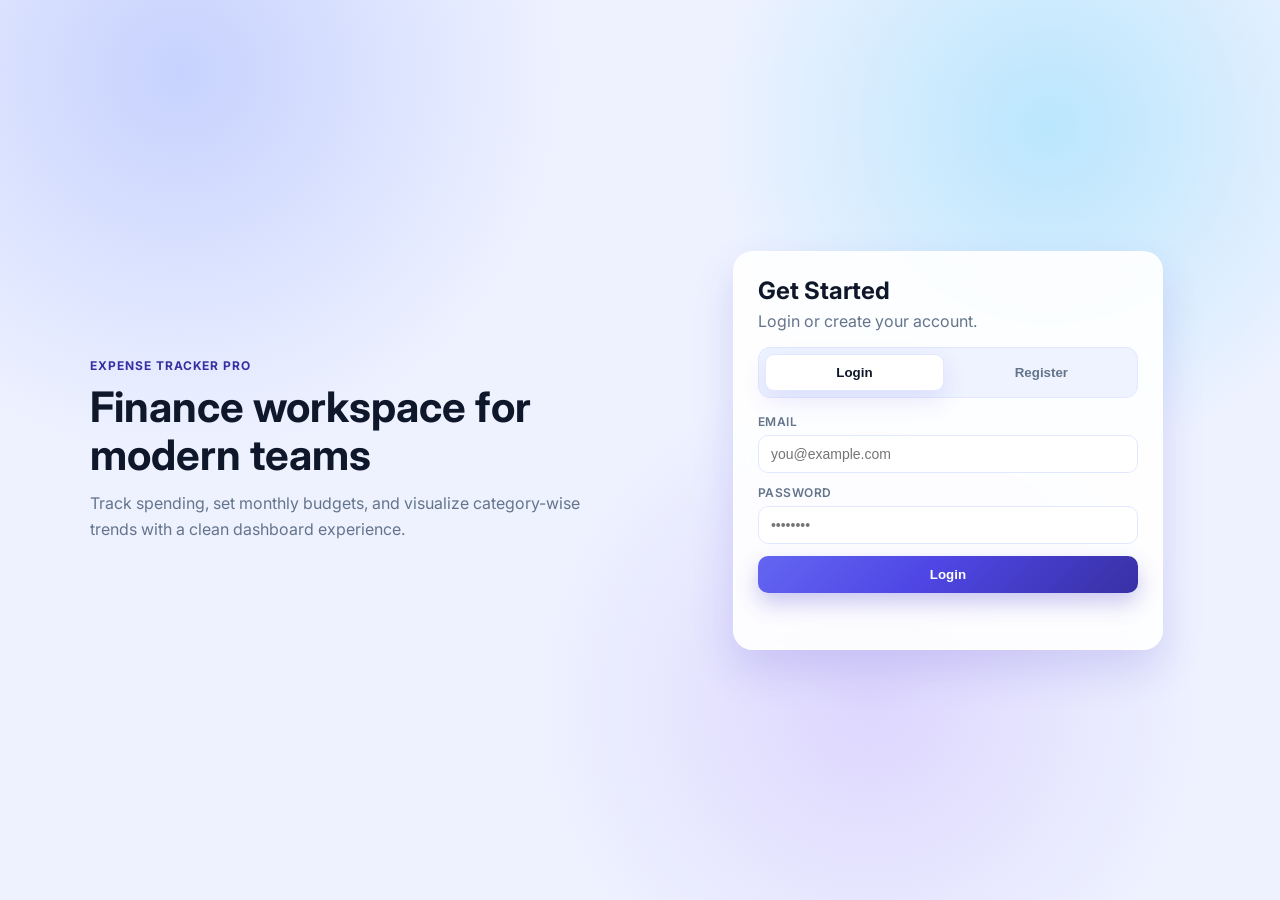
==== commit dee231eb: "commit" ====
--- a/expense-tracker/expense-tracker/target/classes/static/index.html
+++ b/expense-tracker/expense-tracker/target/classes/static/index.html
@@ -3,214 +3,47 @@
 <head>
     <meta charset="UTF-8">
     <meta name="viewport" content="width=device-width, initial-scale=1.0">
-    <meta name="theme-color" content="#0f172a">
-    <title>ExpenseTracker — Personal finance</title>
+    <title>Expense Tracker Pro - Login</title>
     <link rel="preconnect" href="https://fonts.googleapis.com">
     <link rel="preconnect" href="https://fonts.gstatic.com" crossorigin>
-    <link href="https://fonts.googleapis.com/css2?family=Inter:wght@400;500;600;700&family=Plus+Jakarta+Sans:wght@600;700&display=swap" rel="stylesheet">
+    <link href="https://fonts.googleapis.com/css2?family=Inter:wght@400;500;600;700;800&display=swap" rel="stylesheet">
     <link rel="stylesheet" href="style.css">
 </head>
 <body>
-    <div class="app">
-        <header class="site-header">
-            <div class="site-header__inner">
-                <div class="brand" title="Expense Tracker">
-                    <span class="brand__mark" aria-hidden="true">
-                        <svg width="24" height="24" viewBox="0 0 24 24" fill="none" xmlns="http://www.w3.org/2000/svg" aria-hidden="true">
-                            <path d="M4 6a2 2 0 012-2h12a2 2 0 012 2v12a2 2 0 01-2 2H6a2 2 0 01-2-2V6z" stroke="currentColor" stroke-width="1.75" stroke-linejoin="round"/>
-                            <path d="M8 10h8M8 14h4" stroke="currentColor" stroke-width="1.75" stroke-linecap="round"/>
-                        </svg>
-                    </span>
-                    <div class="brand__text">
-                        <span class="brand__name">ExpenseTracker</span>
-                        <span class="brand__tagline">Clarity for every rupee</span>
-                    </div>
+<div class="auth-page">
+    <div class="auth-grid">
+        <section class="auth-copy">
+            <p class="auth-eyebrow">Expense Tracker Pro</p>
+            <h1>Finance workspace for modern teams</h1>
+            <p class="muted">Track spending, set monthly budgets, and visualize category-wise trends with a clean dashboard experience.</p>
+        </section>
+        <section class="auth-wrap">
+            <div class="auth-card">
+                <h2>Get Started</h2>
+                <p class="muted">Login or create your account.</p>
+                <div class="tabs">
+                    <button class="tab-btn active" data-tab="loginTab">Login</button>
+                    <button class="tab-btn" data-tab="registerTab">Register</button>
                 </div>
-                <nav class="nav" aria-label="Primary">
-                    <button type="button" class="nav-btn active" data-section="expense" title="Add expense">
-                        <span class="nav-btn__ic" aria-hidden="true">
-                            <svg width="18" height="18" viewBox="0 0 24 24" fill="none" stroke="currentColor" stroke-width="2" stroke-linecap="round" stroke-linejoin="round"><path d="M12 5v14M5 12h14"/></svg>
-                        </span>
-                        <span class="nav-btn__txt">Add expense</span>
-                    </button>
-                    <button type="button" class="nav-btn" data-section="table" title="View expenses">
-                        <span class="nav-btn__ic" aria-hidden="true">
-                            <svg width="18" height="18" viewBox="0 0 24 24" fill="none" stroke="currentColor" stroke-width="2" stroke-linecap="round" stroke-linejoin="round"><path d="M3 3h7v7H3zM14 3h7v7h-7zM14 14h7v7h-7zM3 14h7v7H3z"/></svg>
-                        </span>
-                        <span class="nav-btn__txt">View expenses</span>
-                    </button>
-                    <button type="button" class="nav-btn" data-section="category" title="Categories">
-                        <span class="nav-btn__ic" aria-hidden="true">
-                            <svg width="18" height="18" viewBox="0 0 24 24" fill="none" stroke="currentColor" stroke-width="2" stroke-linecap="round" stroke-linejoin="round"><path d="M3 3h6v6H3zM15 3h6v6h-6M10 3h4M10 21h4M3 15h6v6H3M15 15h6v6h-6"/></svg>
-                        </span>
-                        <span class="nav-btn__txt">Categories</span>
-                    </button>
-                    <button type="button" class="nav-btn" data-section="budget" title="Budget">
-                        <span class="nav-btn__ic" aria-hidden="true">
-                            <svg width="18" height="18" viewBox="0 0 24 24" fill="none" stroke="currentColor" stroke-width="2" stroke-linecap="round" stroke-linejoin="round"><rect x="3" y="4" width="18" height="18" rx="2" ry="2"/><path d="M16 2v4M8 2v4M3 10h18"/></svg>
-                        </span>
-                        <span class="nav-btn__txt">Budget</span>
-                    </button>
-                </nav>
+                <div id="loginTab" class="tab-content">
+                    <label>Email</label>
+                    <input id="loginEmail" type="email" placeholder="you@example.com">
+                    <label>Password</label>
+                    <input id="loginPassword" type="password" placeholder="••••••••">
+                    <button class="btn btn-primary" id="loginBtn">Login</button>
+                </div>
+                <div id="registerTab" class="tab-content hidden">
+                    <label>Email</label>
+                    <input id="registerEmail" type="email" placeholder="you@example.com">
+                    <label>Password</label>
+                    <input id="registerPassword" type="password" placeholder="At least 6 characters">
+                    <button class="btn btn-primary" id="registerBtn">Create account</button>
+                </div>
+                <p id="authMessage" class="inline-message"></p>
             </div>
-        </header>
-
-        <main>
-            <div class="hero-wrap">
-                <div class="hero__inner">
-                    <section class="hero" aria-labelledby="page-heading">
-                        <p class="hero__eyebrow">Personal finance</p>
-                        <h1 id="page-heading" class="hero__title">Spending, structured.</h1>
-                        <p class="hero__lede">Categories, transaction history, and monthly budgets in one clear workspace.</p>
-                    </section>
-                </div>
-            </div>
-
-            <div class="page page--main">
-            <div class="container">
-            <div id="expense" class="card card--primary">
-                <div class="card__head">
-                    <span class="card__icon" aria-hidden="true">
-                        <svg width="22" height="22" viewBox="0 0 24 24" fill="none" stroke="currentColor" stroke-width="1.8" stroke-linecap="round" stroke-linejoin="round"><path d="M12 1v22M5 5h3a4 4 0 0010 0h3M5 19h3a4 4 0 0010 0h3"/></svg>
-                    </span>
-                    <div class="card__headtext">
-                        <h2 class="card__title">Add expense</h2>
-                        <p class="card__desc">Enter amount, date, and category. Records attach to user id <strong>1</strong> in this build.</p>
-                    </div>
-                </div>
-                <p class="callout">
-                    <span class="callout__icon" aria-hidden="true">ⓘ</span>
-                    <span>Demo mode: all entries are stored for <strong>user 1</strong> only. Configure auth in a future version for multi-user.</span>
-                </p>
-                <div class="field">
-                    <label for="amount">Amount (₹)</label>
-                    <div class="input-affix input-affix--currency" data-field="amount">
-                        <input
-                            id="amount"
-                            class="input-currency"
-                            type="text"
-                            inputmode="decimal"
-                            autocomplete="off"
-                            placeholder="0.00"
-                        />
-                    </div>
-                </div>
-                <div class="field">
-                    <label for="desc">Description</label>
-                    <input id="desc" type="text" placeholder="e.g. Commute, lunch, textbooks" autocomplete="off">
-                </div>
-                <div class="field-row">
-                    <div class="field">
-                        <label for="expenseDate">Date</label>
-                        <input id="expenseDate" type="date" />
-                    </div>
-                    <div class="field">
-                        <label for="categorySelect">Category</label>
-                        <div class="select-wrap">
-                            <select id="categorySelect" aria-label="Spending category">
-                                <option value="">— Add a category first —</option>
-                            </select>
-                        </div>
-                    </div>
-                </div>
-                <p id="expense-total" class="total-line" aria-live="polite"></p>
-                <button type="button" class="btn btn--primary" onclick="addExpense()">
-                    <span>Save transaction</span>
-                </button>
-                <p id="message" class="message" role="status"></p>
-            </div>
-
-            <div id="table" class="card card--wide card--panel hidden">
-                <div class="card__head">
-                    <span class="card__icon card__icon--muted" aria-hidden="true">
-                        <svg width="22" height="22" viewBox="0 0 24 24" fill="none" stroke="currentColor" stroke-width="1.8"><path d="M4 6h16M4 10h16M4 14h10M4 18h6"/></svg>
-                    </span>
-                    <div class="card__headtext">
-                        <h2 class="card__title">Transaction history</h2>
-                        <p class="card__desc">Newest entries first. Amounts in Indian rupees (₹).</p>
-                    </div>
-                </div>
-                <div class="table-wrap">
-                    <table class="data-table">
-                        <thead>
-                            <tr>
-                                <th scope="col">Date</th>
-                                <th scope="col">Category</th>
-                                <th scope="col" class="th-amount">Amount</th>
-                                <th scope="col">Description</th>
-                            </tr>
-                        </thead>
-                        <tbody id="expenseTable"></tbody>
-                    </table>
-                </div>
-            </div>
-
-            <div id="category" class="card card--wide card--panel hidden">
-                <div class="card__head">
-                    <span class="card__icon" aria-hidden="true">
-                        <svg width="22" height="22" viewBox="0 0 24 24" fill="none" stroke="currentColor" stroke-width="1.8"><path d="M3 3h6v6H3zM15 3h6v6h-6M3 15h6v6H3M12 3v18"/></svg>
-                    </span>
-                    <div class="card__headtext">
-                        <h2 class="card__title">Categories</h2>
-                        <p class="card__desc">Define labels before you log spend—food, travel, fees, and more.</p>
-                    </div>
-                </div>
-                <div class="row">
-                    <div class="field field--grow">
-                        <label for="catName">New category</label>
-                        <input id="catName" type="text" placeholder="Type a name, then add" autocomplete="off">
-                    </div>
-                    <div class="row-action">
-                        <button type="button" class="btn btn--secondary" onclick="addCategory()">Add category</button>
-                    </div>
-                </div>
-                <h3 class="list-heading">Active categories</h3>
-                <ul id="categoryList" class="pill-list"></ul>
-            </div>
-
-            <div id="budget" class="card card--wide card--panel hidden">
-                <div class="card__head">
-                    <span class="card__icon" aria-hidden="true">
-                        <svg width="22" height="22" viewBox="0 0 24 24" fill="none" stroke="currentColor" stroke-width="1.8"><rect x="3" y="4" width="18" height="18" rx="2"/><path d="M3 10h18M8 2v4M16 2v4"/></svg>
-                    </span>
-                    <div class="card__headtext">
-                        <h2 class="card__title">Monthly budget</h2>
-                        <p class="card__desc">Set a cap per calendar month. Compare with actual spend manually or extend with analytics later.</p>
-                    </div>
-                </div>
-                <div class="row">
-                    <div class="field">
-                        <label for="month">Month</label>
-                        <input id="month" type="month" />
-                    </div>
-                    <div class="field">
-                        <label for="budgetAmount">Budget (₹)</label>
-                        <div class="input-affix input-affix--currency" data-field="budget">
-                            <input
-                                id="budgetAmount"
-                                class="input-currency"
-                                type="text"
-                                inputmode="decimal"
-                                autocomplete="off"
-                                placeholder="0.00"
-                            />
-                        </div>
-                    </div>
-                    <div class="row-action">
-                        <button type="button" class="btn btn--primary" onclick="addBudget()">Save budget</button>
-                    </div>
-                </div>
-                <h3 class="list-heading">Saved plans</h3>
-                <ul id="budgetList" class="data-list data-list--boxed"></ul>
-            </div>
-            </div>
-            </div>
-        </main>
-
-        <footer class="site-footer">
-            <p class="site-footer__text">ExpenseTracker · BCA project demo · <span class="site-footer__muted">For presentation and learning only</span></p>
-        </footer>
+        </section>
     </div>
-    <script src="app.js"></script>
+</div>
+<script src="auth.js"></script>
 </body>
 </html>
--- a/expense-tracker/expense-tracker/target/classes/static/style.css
+++ b/expense-tracker/expense-tracker/target/classes/static/style.css
@@ -1,941 +1,185 @@
-/* ExpenseTracker — professional UI (v2) */
-:root {
-    --ink: #0f172a;
-    --ink-muted: #475569;
-    --ink-soft: #94a3b8;
-    --surface: #ffffff;
-    --surface-2: #f8fafc;
-    --surface-3: #f1f5f9;
-    --border: #e2e8f0;
-    --border-strong: #cbd5e1;
-    --accent: #0e7490;
-    --accent-hover: #0d9488;
-    --accent-weak: #ccfbf1;
-    --accent-fg: #0d3d3d;
-    --indigo: #4f46e5;
-    --success: #047857;
-    --error: #b91c1c;
-    --font-sans: "Inter", system-ui, -apple-system, "Segoe UI", sans-serif;
-    --font-display: "Plus Jakarta Sans", var(--font-sans);
-    --shadow-xs: 0 1px 2px rgba(15, 23, 42, 0.04);
-    --shadow-sm: 0 1px 3px rgba(15, 23, 42, 0.06);
-    --shadow-md: 0 4px 6px -1px rgba(15, 23, 42, 0.08), 0 2px 4px -2px rgba(15, 23, 42, 0.04);
-    --shadow-lg: 0 20px 25px -5px rgba(15, 23, 42, 0.07), 0 8px 10px -6px rgba(15, 23, 42, 0.05);
-    --r-sm: 6px;
-    --r-md: 10px;
-    --r-lg: 14px;
-    --r-xl: 18px;
-    --max: 920px;
-}
-
-*,
-*::before,
-*::after {
-    box-sizing: border-box;
-}
-
-html {
-    -webkit-text-size-adjust: 100%;
-}
-
-::selection {
-    background: #99f6e4;
-    color: var(--ink);
-}
-
-body {
-    margin: 0;
-    min-height: 100vh;
-    font-family: var(--font-sans);
-    font-size: 15px;
-    line-height: 1.55;
-    color: var(--ink);
-    background: var(--surface-3);
-    color-scheme: only light;
-}
-
-.app {
-    min-height: 100vh;
-    display: flex;
-    flex-direction: column;
-}
-
-/* ——— Header ——— */
-.site-header {
-    position: sticky;
-    top: 0;
-    z-index: 200;
-    background: var(--surface);
-    border-bottom: 1px solid var(--border);
-    box-shadow: var(--shadow-xs);
-}
-
-.site-header__inner {
-    max-width: 1120px;
-    margin: 0 auto;
-    padding: 0.75rem 1.5rem;
-    display: flex;
-    flex-wrap: wrap;
-    align-items: center;
-    justify-content: space-between;
-    gap: 1rem;
-}
-
-.brand {
-    display: flex;
-    align-items: center;
-    gap: 0.75rem;
-    min-width: 0;
-}
-
-.brand__mark {
-    display: flex;
-    align-items: center;
-    justify-content: center;
-    width: 2.75rem;
-    height: 2.75rem;
-    border-radius: var(--r-md);
-    background: linear-gradient(145deg, #0d9488 0%, #0e7490 50%, #155e75 100%);
-    color: #f0fdfa;
-    box-shadow: 0 2px 8px rgba(14, 116, 144, 0.4), inset 0 1px 0 rgba(255, 255, 255, 0.15);
-    flex-shrink: 0;
-}
-
-.brand__text {
-    display: flex;
-    flex-direction: column;
-    gap: 0.05rem;
-    min-width: 0;
-}
-
-.brand__name {
-    font-family: var(--font-display);
-    font-weight: 700;
-    font-size: 1.1rem;
-    letter-spacing: -0.03em;
-    color: var(--ink);
-    line-height: 1.2;
-}
-
-.brand__tagline {
-    font-size: 0.72rem;
-    font-weight: 500;
-    color: var(--ink-muted);
-    letter-spacing: 0.02em;
-    text-transform: uppercase;
-}
-
-.nav {
-    display: flex;
-    flex-wrap: wrap;
-    gap: 0.35rem;
-    align-items: center;
-}
-
-.nav-btn {
-    display: inline-flex;
-    align-items: center;
-    justify-content: center;
-    gap: 0.4rem;
-    padding: 0.4rem 0.75rem;
-    border: 1px solid transparent;
-    border-radius: var(--r-sm);
-    background: transparent;
-    color: var(--ink-muted);
-    font: inherit;
-    font-size: 0.8125rem;
-    font-weight: 500;
-    cursor: pointer;
-    transition: color 0.16s, background 0.16s, border-color 0.16s, box-shadow 0.16s;
-}
-
-.nav-btn__ic {
-    display: flex;
-    opacity: 0.85;
-}
-
-.nav-btn__txt {
-    white-space: nowrap;
-}
-
-.nav-btn:hover {
-    background: var(--surface-2);
-    color: var(--ink);
-    border-color: var(--border);
-}
-
-.nav-btn:focus-visible {
-    outline: 2px solid var(--accent);
-    outline-offset: 2px;
-}
-
-.nav-btn.active {
-    background: var(--ink);
-    color: #fff;
-    border-color: var(--ink);
-    box-shadow: var(--shadow-sm);
-}
-
-.nav-btn.active .nav-btn__ic {
-    opacity: 1;
-    color: #fff;
-}
-
-@media (max-width: 700px) {
-    .nav-btn__txt {
-        display: none;
-    }
-    .nav-btn {
-        padding: 0.55rem 0.65rem;
-    }
-    .nav-btn__ic {
-        width: 20px;
-        height: 20px;
-    }
-    .nav-btn__ic svg {
-        width: 20px;
-        height: 20px;
-    }
-}
-
-/* ——— Hero (full-bleed) ——— */
-.hero-wrap {
-    background: linear-gradient(155deg, #0f172a 0%, #134e4a 48%, #0d9488 100%);
-    color: #fff;
-    padding: 0 1rem 2.25rem;
-    position: relative;
-    overflow: hidden;
-}
-
-.hero-wrap::after {
-    content: "";
-    position: absolute;
-    inset: 0;
-    background: radial-gradient(ellipse 80% 60% at 100% 0%, rgba(255, 255, 255, 0.08), transparent 55%);
-    pointer-events: none;
-}
-
-.hero__inner {
-    max-width: 1120px;
-    margin: 0 auto;
-    position: relative;
-    z-index: 1;
-}
-
-.hero {
-    padding: 0.5rem 0.25rem 0;
-    max-width: 38rem;
-}
-
-.hero__eyebrow {
-    margin: 0 0 0.4rem;
-    font-size: 0.7rem;
-    font-weight: 600;
-    letter-spacing: 0.14em;
-    text-transform: uppercase;
-    color: rgba(255, 255, 255, 0.6);
-}
-
-.hero__title {
-    font-family: var(--font-display);
-    font-size: clamp(1.75rem, 4vw, 2.1rem);
-    font-weight: 700;
-    letter-spacing: -0.035em;
-    line-height: 1.15;
-    margin: 0 0 0.6rem;
-    text-wrap: balance;
-    color: #fff;
-}
-
-.hero__lede {
-    margin: 0;
-    font-size: 1rem;
-    line-height: 1.55;
-    color: rgba(255, 255, 255, 0.78);
-    max-width: 32rem;
-}
-
-/* ——— Main + cards ——— */
-.page--main {
-    max-width: 1120px;
-    margin: 0 auto;
-    padding: 0 1.5rem 3.5rem;
-    flex: 1;
-    margin-top: -1.25rem;
-    position: relative;
-    z-index: 2;
-}
-
-.container {
-    display: flex;
-    flex-direction: column;
-    gap: 0;
-    align-items: center;
-}
-
-/* Cards */
-.card {
-    width: 100%;
-    max-width: 460px;
-    background: var(--surface);
-    border: 1px solid var(--border);
-    border-radius: var(--r-xl);
-    padding: 1.75rem 1.6rem 1.5rem;
-    box-shadow: var(--shadow-lg);
-    margin: 0 auto 1.5rem;
-    position: relative;
-}
-
-.card::before {
-    content: "";
-    position: absolute;
-    top: 0;
-    left: 1.6rem;
-    right: 1.6rem;
-    height: 3px;
-    border-radius: 0 0 3px 3px;
-    background: linear-gradient(90deg, #0d9488, #06b6d4);
-    opacity: 0.85;
-}
-
-.card--primary::before {
-    left: 0;
-    right: 0;
-    width: 100%;
-    height: 4px;
-    border-radius: var(--r-xl) var(--r-xl) 0 0;
-}
-
-.card--wide {
-    max-width: var(--max);
-}
-
-.card--panel {
-    border-radius: var(--r-lg);
-    padding: 1.5rem 1.5rem 1.4rem;
-}
-
-.card--panel::before {
-    left: 0;
-    right: 0;
-    top: 0;
-    width: 100%;
-    height: 2px;
-    background: linear-gradient(90deg, #cbd5e1, #e2e8f0);
-    opacity: 0.7;
-    border-radius: 0;
-}
-
-.card__head {
-    display: flex;
-    align-items: flex-start;
-    gap: 0.85rem;
-    margin-bottom: 1.15rem;
-    padding-bottom: 0;
-    border-bottom: 0;
-}
-
-.card__headtext {
-    min-width: 0;
-    flex: 1;
-}
-
-.card__icon {
-    display: flex;
-    align-items: center;
-    justify-content: center;
-    width: 2.4rem;
-    height: 2.4rem;
-    border-radius: var(--r-md);
-    background: #ccfbf1;
-    color: #0f766e;
-    flex-shrink: 0;
-    border: 1px solid rgba(13, 148, 136, 0.2);
-}
-
-.card__icon--muted {
-    background: var(--surface-2);
-    color: var(--ink-muted);
-    border-color: var(--border);
-}
-
-.card__title {
-    font-family: var(--font-display);
-    font-size: 1.15rem;
-    font-weight: 700;
-    letter-spacing: -0.025em;
-    color: var(--ink);
-    line-height: 1.2;
-    margin: 0 0 0.3rem;
-}
-
-.card__desc {
-    margin: 0;
-    font-size: 0.875rem;
-    color: var(--ink-muted);
-    line-height: 1.45;
-}
-
-.callout {
-    display: flex;
-    gap: 0.6rem;
-    align-items: flex-start;
-    font-size: 0.8125rem;
-    line-height: 1.5;
-    color: var(--ink-muted);
-    background: linear-gradient(180deg, #f0fdfa 0%, #f8fafc 100%);
-    border: 1px solid #99f6e4;
-    border-radius: var(--r-md);
-    padding: 0.7rem 0.85rem;
-    margin: 0 0 1.1rem;
-}
-
-.callout__icon {
-    font-size: 0.95rem;
-    line-height: 1.4;
-    flex-shrink: 0;
-    opacity: 0.7;
-}
-
-.callout strong {
-    color: #0d9488;
-    font-weight: 600;
-}
-
-.field {
-    margin-bottom: 0.1rem;
-}
-
-.field label {
-    display: block;
-    font-size: 0.75rem;
-    font-weight: 600;
-    text-transform: uppercase;
-    letter-spacing: 0.04em;
-    color: var(--ink-muted);
-    margin-bottom: 0.55rem;
-    margin-top: 0.1rem;
-}
-
-.field-row {
-    display: flex;
-    flex-wrap: wrap;
-    gap: 0 1rem;
-    margin-bottom: 0.1rem;
-}
-
-.field-row .field {
-    flex: 1 1 12rem;
-    min-width: 0;
-    margin-bottom: 0.25rem;
-}
-
-.field--grow {
-    flex: 1 1 200px;
-    min-width: 0;
-    margin-bottom: 0;
-}
-
-/* Currency: one unified field (no native spinners — use type="text" + inputmode) */
-.input-affix--currency {
-    position: relative;
-    display: flex;
-    align-items: stretch;
-    min-height: 2.6rem;
-    margin: 0 0 0.75rem;
-    border: 1px solid var(--border);
-    border-radius: var(--r-md);
-    background: #fff;
-    box-shadow: 0 1px 0 rgba(15, 23, 42, 0.04);
-    transition: border-color 0.16s, box-shadow 0.16s, background 0.16s;
-    overflow: hidden;
-}
-
-.input-affix--currency:hover {
-    border-color: #cbd5e1;
-}
-
-.input-affix--currency:focus-within {
-    border-color: #0d9488;
-    background: #fff;
-    box-shadow: 0 0 0 3px rgba(13, 148, 136, 0.22);
-}
-
-.input-affix--currency::before {
-    content: "₹";
-    position: absolute;
-    left: 0.9rem;
-    top: 50%;
-    transform: translateY(-50%);
-    font-size: 0.9rem;
-    font-weight: 600;
-    color: #0f766e;
-    pointer-events: none;
-    z-index: 1;
-    line-height: 1;
-}
-
-.input-affix--currency .input-currency,
-.input-affix--currency input {
-    width: 100%;
-    min-height: 2.45rem;
-    margin: 0 !important;
-    padding: 0.5rem 0.75rem 0.5rem 2.05rem !important;
-    border: none !important;
-    border-radius: var(--r-md);
-    background: transparent !important;
-    font: inherit;
-    font-size: 0.95rem;
-    font-weight: 500;
-    font-variant-numeric: tabular-nums;
-    line-height: 1.4;
-    color: var(--ink);
-    box-shadow: none !important;
-}
-
-.input-affix--currency input:focus,
-.input-affix--currency .input-currency:focus {
-    outline: none;
-}
-
-.input-affix--currency input::placeholder {
-    color: #94a3b8;
-    font-weight: 400;
-}
-
-/* If any <input type="number"> remains, hide steppers (Chrome / Firefox) */
-input[type="number"]::-webkit-outer-spin-button,
-input[type="number"]::-webkit-inner-spin-button {
-    -webkit-appearance: none;
-    margin: 0;
-}
-
-input[type="number"] {
-    -moz-appearance: textfield;
-    appearance: textfield;
-}
-
-input[type="text"],
-input[type="number"],
-input[type="date"],
-input[type="month"],
-select {
-    width: 100%;
-    padding: 0.6rem 0.75rem;
-    margin: 0 0 0.65rem;
-    border: 1px solid var(--border);
-    border-radius: var(--r-sm);
-    font: inherit;
-    font-size: 0.9rem;
-    color: var(--ink);
-    background: var(--surface-2);
-    transition: border-color 0.15s, box-shadow 0.15s, background 0.15s;
-}
-
-input:hover,
-select:hover {
-    border-color: var(--border-strong);
-    background: var(--surface);
-}
-
-input::placeholder,
-select:invalid {
-    color: #94a3b8;
-}
-
-input:focus,
-select:focus {
-    outline: none;
-    border-color: var(--accent);
-    background: #fff;
-    box-shadow: 0 0 0 3px rgba(14, 116, 144, 0.18);
-}
-
-/* Native select: custom chevron */
-.select-wrap {
-    position: relative;
-    margin: 0 0 0.65rem;
-}
-
-.select-wrap::after {
-    content: "";
-    position: absolute;
-    right: 0.7rem;
-    top: 50%;
-    width: 0.45rem;
-    height: 0.45rem;
-    border-right: 2px solid var(--ink-soft);
-    border-bottom: 2px solid var(--ink-soft);
-    transform: translateY(-65%) rotate(45deg);
-    pointer-events: none;
-    opacity: 0.6;
-}
-
-.select-wrap select {
-    margin-bottom: 0;
-    margin: 0;
-    appearance: none;
-    -webkit-appearance: none;
-    padding-right: 2.25rem;
-    cursor: pointer;
-}
-
-/* ——— Buttons ——— */
-button.btn {
-    width: 100%;
-}
-
-button.btn--primary {
-    display: flex;
-    align-items: center;
-    justify-content: center;
-    gap: 0.5rem;
-    margin-top: 0.35rem;
-    padding: 0.7rem 1.15rem;
-    border: 1px solid #0f766e;
-    border-radius: var(--r-md);
-    background: linear-gradient(180deg, #14b8a6 0%, #0d9488 100%);
-    color: #fff;
-    font: inherit;
-    font-weight: 600;
-    font-size: 0.9rem;
-    letter-spacing: 0.01em;
-    cursor: pointer;
-    box-shadow: 0 1px 2px rgba(13, 148, 136, 0.25), inset 0 1px 0 rgba(255, 255, 255, 0.2);
-    transition: filter 0.16s, transform 0.12s, box-shadow 0.16s;
-}
-
-button.btn--primary:hover {
-    filter: brightness(1.04);
-    box-shadow: 0 4px 12px rgba(13, 148, 136, 0.35);
-}
-
-button.btn--primary:active {
-    transform: translateY(1px);
-}
-
-button.btn--primary:focus-visible {
-    outline: 2px solid #0d9488;
-    outline-offset: 2px;
-}
-
-button.btn--secondary {
-    margin-top: 0;
-    padding: 0.65rem 1.1rem;
-    border: 1px solid var(--border);
-    border-radius: var(--r-md);
-    background: var(--surface);
-    color: var(--ink);
-    font: inherit;
-    font-weight: 600;
-    font-size: 0.88rem;
-    cursor: pointer;
-    box-shadow: var(--shadow-xs);
-    transition: background 0.15s, border-color 0.15s;
-}
-
-button.btn--secondary:hover {
-    background: var(--surface-2);
-    border-color: var(--border-strong);
-}
-
-.row {
-    display: flex;
-    flex-wrap: wrap;
-    gap: 0.9rem 1.2rem;
-    align-items: flex-end;
-    margin-top: 0.25rem;
-}
-
-.row > .field,
-.row > div:not(.row-action) {
-    flex: 1 1 160px;
-    min-width: 0;
-}
-
-.row-action {
-    flex: 0 0 auto;
-    padding-bottom: 0.18rem;
-}
-
-.row-action .btn--secondary,
-.row-action .btn--primary {
-    width: auto;
-    min-width: 7.5rem;
-    margin-top: 0;
-    padding: 0.6rem 1.2rem;
-}
-
-#category .row-action {
-    display: flex;
-    align-items: flex-end;
-}
-
-#category .row-action .btn--secondary {
-    min-height: 2.4rem;
-}
-
-.message {
-    min-height: 1.35em;
-    margin: 0.7rem 0 0;
-    font-size: 0.86rem;
-    font-weight: 500;
-    color: var(--success);
-}
-
-.message-error {
-    color: var(--error);
-}
-
-.total-line {
-    font-size: 0.85rem;
-    line-height: 1.5;
-    color: var(--ink);
-    background: var(--surface-2);
-    border: 1px solid var(--border);
-    border-radius: var(--r-md);
-    padding: 0.6rem 0.85rem;
-    margin: 0.1rem 0 0.55rem;
-}
-
-.total-line:empty {
-    display: none;
-}
-
-.hidden {
-    display: none !important;
-}
-
-/* ——— Table ——— */
-.table-wrap {
-    border: 1px solid var(--border);
-    border-radius: var(--r-md);
-    overflow: auto;
-    -webkit-overflow-scrolling: touch;
-    background: var(--surface-2);
-    max-height: min(70vh, 520px);
-    box-shadow: inset 0 0 0 1px rgba(255, 255, 255, 0.6);
-}
-
-.data-table {
-    width: 100%;
-    min-width: 480px;
-    border-collapse: collapse;
-    font-size: 0.86rem;
-}
-
-.data-table th,
-.data-table td {
-    padding: 0.7rem 0.85rem;
-    text-align: left;
-    border-bottom: 1px solid var(--border);
-    white-space: nowrap;
-}
-
-.data-table th {
-    text-align: left;
-    font-size: 0.65rem;
-    font-weight: 700;
-    text-transform: uppercase;
-    letter-spacing: 0.1em;
-    color: var(--ink-soft);
-    background: var(--surface);
-    position: sticky;
-    top: 0;
-    z-index: 1;
-    box-shadow: 0 1px 0 var(--border);
-}
-
-.data-table .th-amount {
-    text-align: right;
-}
-
-.data-table td:nth-child(3) {
-    text-align: right;
-}
-
-.data-table tbody tr {
-    background: #fff;
-    transition: background 0.1s;
-}
-
-.data-table tbody tr:hover {
-    background: #f8fafc;
-}
-
-.data-table tbody tr:last-child td {
-    border-bottom: none;
-}
-
-.data-table td:nth-child(1) {
-    font-variant-numeric: tabular-nums;
-    color: var(--ink-muted);
-    font-size: 0.84rem;
-    font-weight: 500;
-}
-
-.data-table td:nth-child(2) {
-    font-weight: 500;
-    color: var(--ink);
-}
-
-.data-table td:nth-child(3) {
-    font-weight: 700;
-    font-variant-numeric: tabular-nums;
-    color: #0d9488;
-    font-size: 0.9rem;
-    font-family: var(--font-display);
-}
-
-.data-table th:last-child,
-.data-table td:last-child {
-    white-space: normal;
-    min-width: 9rem;
-}
-
-.data-table .empty {
-    text-align: center;
-    color: var(--ink-muted);
-    white-space: normal;
-    padding: 2.25rem 1rem;
-    background: #fff;
-}
-
-/* ——— Lists ——— */
-.list-heading {
-    font-size: 0.68rem;
-    font-weight: 700;
-    text-transform: uppercase;
-    letter-spacing: 0.1em;
-    color: var(--ink-soft);
-    margin: 1.35rem 0 0.5rem;
-}
-
-ul.pill-list {
-    list-style: none;
-    margin: 0;
-    padding: 0;
-    display: flex;
-    flex-wrap: wrap;
-    gap: 0.4rem;
-}
-
-.pill {
-    display: inline-flex;
-    align-items: center;
-    padding: 0.38rem 0.8rem;
-    background: #fff;
-    border: 1px solid var(--border);
-    border-radius: 999px;
-    font-size: 0.84rem;
-    font-weight: 500;
-    color: var(--ink);
-    box-shadow: var(--shadow-xs);
-}
-
-ul.data-list {
-    list-style: none;
-    margin: 0.2rem 0 0;
-    padding: 0;
-}
-
-.data-list--boxed {
-    display: flex;
-    flex-direction: column;
-    gap: 0.4rem;
-}
-
-.data-list--boxed li {
-    position: relative;
-    padding: 0.65rem 0.85rem 0.65rem 1.05rem;
-    background: var(--surface-2);
-    border: 1px solid var(--border);
-    border-radius: var(--r-md);
-    font-weight: 500;
-    font-size: 0.88rem;
-    font-variant-numeric: tabular-nums;
-    line-height: 1.4;
-    color: var(--ink);
-    box-shadow: var(--shadow-xs);
-}
-
-.data-list--boxed li::before {
-    content: "";
-    position: absolute;
-    left: 0.4rem;
-    top: 0.45rem;
-    bottom: 0.45rem;
-    width: 3px;
-    border-radius: 2px;
-    background: linear-gradient(180deg, #0d9488, #0e7490);
-}
-
-.empty-inline {
-    list-style: none;
-    padding: 0.8rem 0.5rem !important;
-    text-align: center;
-    color: var(--ink-muted) !important;
-    font-size: 0.88rem;
-    font-weight: 500;
-    border: 1px dashed var(--border) !important;
-    background: var(--surface) !important;
-    border-radius: var(--r-md) !important;
-}
-
-.data-list--boxed .empty-inline::before {
-    display: none;
-}
-
-#budget .data-list--boxed .empty-inline::before {
-    display: none;
-}
-
-/* ——— Footer ——— */
-.site-footer {
-    margin-top: auto;
-    padding: 1.1rem 1.5rem 1.4rem;
-    border-top: 1px solid var(--border);
-    background: #fff;
-}
-
-.site-footer__text {
-    max-width: 1120px;
-    margin: 0 auto;
-    text-align: center;
-    font-size: 0.75rem;
-    color: var(--ink-muted);
-    letter-spacing: 0.02em;
-}
-
-.site-footer__muted {
-    color: var(--ink-soft);
-}
-
-/* ——— A11y & motion ——— */
-@media (prefers-reduced-motion: reduce) {
-    *,
-    *::before,
-    *::after {
-        transition: none !important;
-    }
-}
-
-@media (max-width: 600px) {
-    .page--main {
-        padding: 0 1rem 2.5rem;
-    }
-
-    .card {
-        padding: 1.4rem 1.15rem 1.2rem;
-        border-radius: var(--r-lg);
-    }
-
-    .data-table {
-        min-width: 100%;
-    }
-
-    .data-table th,
-    .data-table td {
-        padding: 0.6rem 0.55rem;
-    }
-}
+:root {
+    --bg: #eef2ff;
+    --surface: #ffffff;
+    --surface-soft: #f7f9ff;
+    --border: #e2e8ff;
+    --text: #0f172a;
+    --muted: #64748b;
+    --primary: #4f46e5;
+    --primary-dark: #3730a3;
+    --primary-soft: #e0e7ff;
+    --danger-bg: #fef2f2;
+    --danger-text: #b91c1c;
+    --success-bg: #ecfdf3;
+    --success-text: #166534;
+    --shadow-sm: 0 10px 24px rgba(79, 70, 229, 0.12);
+    --shadow-md: 0 20px 42px rgba(67, 56, 202, 0.16);
+}
+
+* { box-sizing: border-box; }
+body {
+    margin: 0;
+    font-family: Inter, sans-serif;
+    color: var(--text);
+    background: radial-gradient(circle at 14% 8%, #c7d2fe 0%, transparent 28%),
+        radial-gradient(circle at 82% 14%, #bae6fd 0%, transparent 26%),
+        radial-gradient(circle at 68% 78%, #ddd6fe 0%, transparent 30%), var(--bg);
+}
+
+.hidden { display: none !important; }
+h1, h2, h3, h4, p { margin: 0; }
+.muted { color: var(--muted); }
+
+/* Auth */
+.auth-page { min-height: 100vh; display: grid; place-items: center; padding: 24px; }
+.auth-grid { width: min(1100px, 100%); display: grid; grid-template-columns: 1.1fr 0.9fr; gap: 24px; align-items: center; }
+.auth-copy h1 { font-size: 42px; line-height: 1.15; margin-bottom: 12px; }
+.auth-copy .muted { font-size: 16px; line-height: 1.6; max-width: 520px; }
+.auth-eyebrow { color: var(--primary-dark); text-transform: uppercase; letter-spacing: 0.08em; font-size: 12px; font-weight: 700; margin-bottom: 10px; }
+.auth-wrap { display: flex; justify-content: center; }
+.auth-card {
+    width: min(430px, 100%);
+    background: rgba(255,255,255,0.9);
+    border: 1px solid rgba(255,255,255,0.85);
+    backdrop-filter: blur(12px);
+    border-radius: 20px;
+    box-shadow: var(--shadow-md);
+    padding: 24px;
+}
+.auth-card h2 { margin-bottom: 6px; }
+.tabs { display: flex; gap: 8px; margin: 16px 0; background: #eef3ff; border: 1px solid var(--border); border-radius: 12px; padding: 6px; }
+.tab-btn { flex: 1; border: 1px solid transparent; background: transparent; border-radius: 9px; padding: 10px; font-weight: 600; color: var(--muted); cursor: pointer; }
+.tab-btn.active { background: var(--surface); color: var(--text); border-color: var(--border); box-shadow: var(--shadow-sm); }
+
+/* Shared form */
+label { display: block; margin: 12px 0 6px; font-size: 12px; color: var(--muted); text-transform: uppercase; letter-spacing: 0.04em; font-weight: 600; }
+input, select {
+    width: 100%;
+    border: 1px solid var(--border);
+    border-radius: 10px;
+    padding: 10px 12px;
+    font-size: 14px;
+    background: var(--surface);
+}
+input:focus, select:focus { outline: none; border-color: #a5b4fc; box-shadow: 0 0 0 4px rgba(79,70,229,0.14); }
+
+.btn { border: none; border-radius: 10px; padding: 11px 14px; font-weight: 600; cursor: pointer; }
+.btn-primary {
+    margin-top: 12px; width: 100%;
+    color: #fff;
+    background: linear-gradient(135deg, #6366f1 0%, #4f46e5 45%, #3730a3 100%);
+    box-shadow: 0 10px 22px rgba(67,56,202,0.28);
+}
+.btn-secondary { background: var(--surface); border: 1px solid var(--border); color: var(--text); }
+.inline-message { min-height: 22px; margin-top: 10px; color: var(--danger-text); font-size: 13px; }
+
+/* App shell */
+.page-shell { width: min(1280px, calc(100% - 28px)); margin: 16px auto; }
+.app-layout { display: flex; gap: 18px; }
+.sidebar {
+    width: 250px; min-height: calc(100vh - 32px);
+    position: sticky; top: 16px;
+    background: rgba(255,255,255,0.86);
+    border: 1px solid rgba(255,255,255,0.8);
+    backdrop-filter: blur(10px);
+    border-radius: 22px;
+    box-shadow: var(--shadow-md);
+    padding: 16px;
+    display: flex; flex-direction: column;
+}
+.brand-wrap { display: flex; gap: 10px; align-items: center; padding: 8px; }
+.brand-icon {
+    width: 40px; height: 40px; border-radius: 12px; display: grid; place-items: center; color: #fff;
+    background: linear-gradient(135deg, #6366f1, #4338ca);
+}
+.brand-title { font-size: 16px; font-weight: 700; }
+.brand-sub { color: var(--muted); font-size: 11px; margin-top: 2px; }
+.sidebar-nav { margin-top: 14px; display: flex; flex-direction: column; gap: 7px; }
+.nav-link {
+    display: block; text-decoration: none;
+    border: 1px solid transparent; border-radius: 10px; padding: 11px 12px;
+    color: var(--muted); font-weight: 600;
+}
+.nav-link:hover { color: var(--text); background: #eef3ff; }
+.nav-link.active { background: var(--primary-soft); color: #312e81; border-color: #c7d2fe; box-shadow: 0 8px 18px rgba(79,70,229,0.12); }
+.sidebar-foot { margin-top: auto; padding: 10px 8px 2px; border-top: 1px solid var(--border); }
+.sidebar-foot .muted { margin-bottom: 8px; font-size: 12px; }
+
+.main-panel { flex: 1; min-width: 0; }
+.topbar {
+    background: linear-gradient(130deg, #1e1b4b 0%, #312e81 50%, #4338ca 100%);
+    color: #fff; border-radius: 20px; box-shadow: var(--shadow-md);
+    padding: 18px 20px; margin-bottom: 16px;
+    display: flex; justify-content: space-between; align-items: center;
+}
+.topbar-kicker { color: #c7d2fe; text-transform: uppercase; font-size: 11px; letter-spacing: 0.08em; font-weight: 700; margin-bottom: 2px; }
+.topbar-title h2 { font-size: 28px; letter-spacing: -0.02em; }
+.status-chip { font-size: 12px; border-radius: 999px; background: rgba(255,255,255,0.16); border: 1px solid rgba(255,255,255,0.2); color: #e0e7ff; padding: 7px 12px; }
+
+.section-card {
+    background: rgba(255,255,255,0.85); border-radius: 20px;
+    border: 1px solid rgba(255,255,255,0.78); backdrop-filter: blur(10px);
+    box-shadow: var(--shadow-md); padding: 20px; margin-bottom: 16px;
+}
+.section-head { margin-bottom: 14px; }
+.section-head p { margin-top: 6px; }
+
+.row { display: grid; grid-template-columns: repeat(auto-fit, minmax(210px, 1fr)); gap: 12px; }
+.cards-4 { grid-template-columns: repeat(4, minmax(0, 1fr)); }
+
+.summary-card {
+    border: 1px solid #e0e7ff; border-radius: 14px; padding: 15px;
+    background: linear-gradient(180deg, #fff 0%, #f5f7ff 100%);
+}
+.summary-card p { color: var(--muted); font-size: 12px; text-transform: uppercase; letter-spacing: 0.05em; font-weight: 600; }
+.summary-card h3 { margin-top: 7px; font-size: 26px; letter-spacing: -0.02em; }
+
+.progress-wrap { margin: 16px 0 8px; }
+.progress-wrap label { color: var(--muted); font-size: 13px; }
+.progress-bar { width: 100%; height: 10px; margin-top: 8px; background: #e2e8f0; border-radius: 999px; overflow: hidden; }
+.progress-fill { height: 100%; width: 0; background: linear-gradient(90deg, #818cf8, #4f46e5); transition: width 0.3s ease; }
+
+.charts-row { margin-top: 18px; grid-template-columns: 1.2fr 1fr; }
+.chart-card { background: rgba(248,250,255,0.9); border-radius: 14px; border: 1px solid var(--border); padding: 14px; min-height: 320px; }
+.chart-card h4 { margin-bottom: 10px; }
+.chart-card canvas { max-height: 260px; }
+
+.warning-banner { background: var(--danger-bg); color: var(--danger-text); border: 1px solid #fecaca; border-radius: 12px; padding: 12px 14px; margin-bottom: 14px; font-weight: 600; }
+
+.table-wrap { overflow: auto; border: 1px solid #e2e8ff; border-radius: 12px; }
+table { width: 100%; min-width: 640px; border-collapse: collapse; }
+th, td { border-bottom: 1px solid var(--border); padding: 11px 12px; text-align: left; font-size: 14px; }
+th { color: var(--muted); font-size: 12px; text-transform: uppercase; letter-spacing: 0.04em; background: #f5f7ff; }
+tbody tr:hover { background: #f3f4ff; }
+
+.chip-list, .list-box { list-style: none; margin: 16px 0 0; padding: 0; display: flex; gap: 8px; flex-wrap: wrap; }
+.chip-list li { border: 1px solid #dbe3ff; border-radius: 999px; padding: 8px 12px; background: #f5f7ff; font-size: 13px; }
+.list-box li { width: 100%; border: 1px solid #dbe3ff; border-radius: 10px; padding: 10px 12px; background: #f5f7ff; }
+
+.action-field { display: flex; align-items: end; }
+.action-field .btn { width: 100%; }
+
+.toast {
+    position: fixed; right: 18px; bottom: 18px; z-index: 999;
+    background: var(--success-bg); color: var(--success-text);
+    border: 1px solid #86efac; border-radius: 10px; padding: 10px 14px;
+    box-shadow: 0 14px 28px rgba(15,23,42,0.18);
+}
+
+@media (max-width: 960px) {
+    .auth-grid { grid-template-columns: 1fr; }
+    .auth-copy { text-align: center; }
+    .auth-copy .muted { margin-inline: auto; }
+    .app-layout { flex-direction: column; }
+    .sidebar { width: 100%; min-height: auto; position: static; }
+    .sidebar-nav { flex-direction: row; flex-wrap: wrap; }
+    .sidebar-nav .nav-link { flex: 1 1 calc(50% - 8px); }
+    .cards-4 { grid-template-columns: repeat(2, minmax(0, 1fr)); }
+    .charts-row { grid-template-columns: 1fr; }
+}
+
+@media (max-width: 600px) {
+    .sidebar-nav .nav-link { flex: 1 1 100%; }
+    .cards-4 { grid-template-columns: 1fr; }
+    .topbar { flex-direction: column; align-items: flex-start; gap: 8px; }
+}
